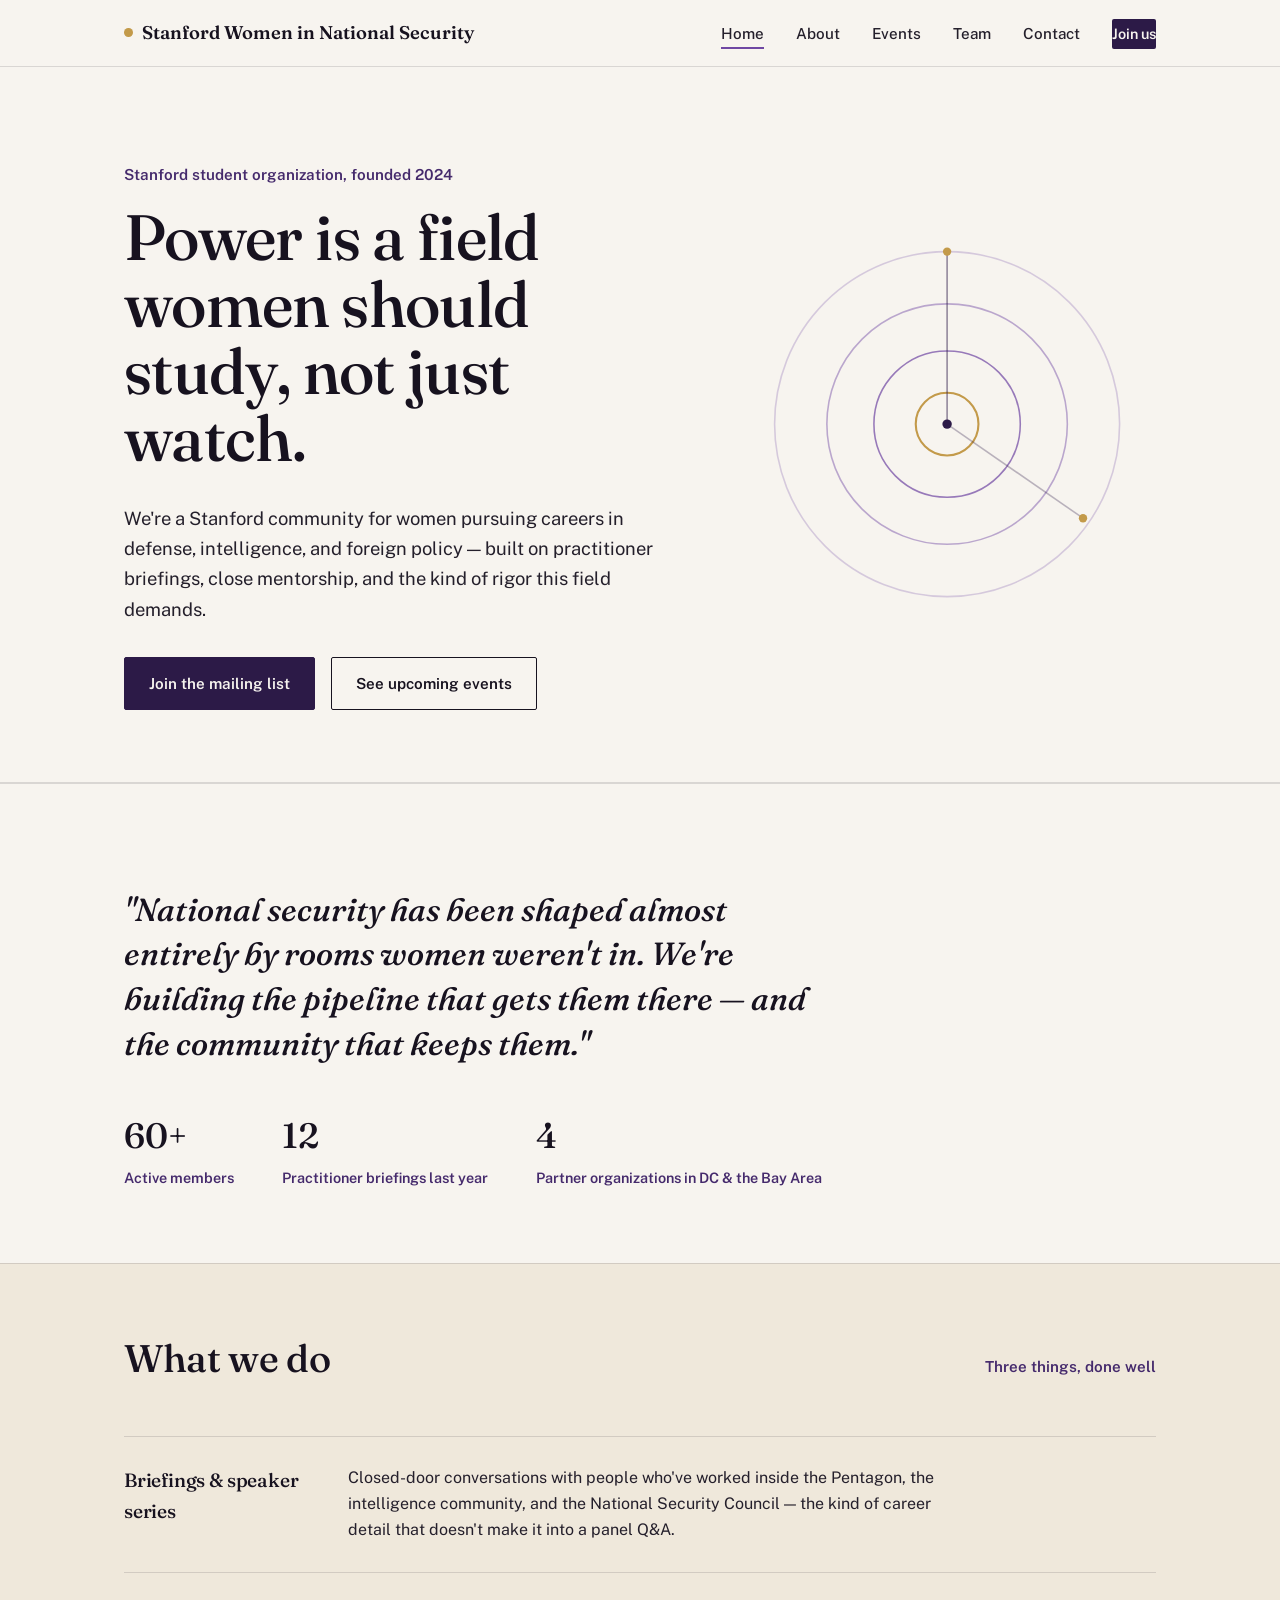
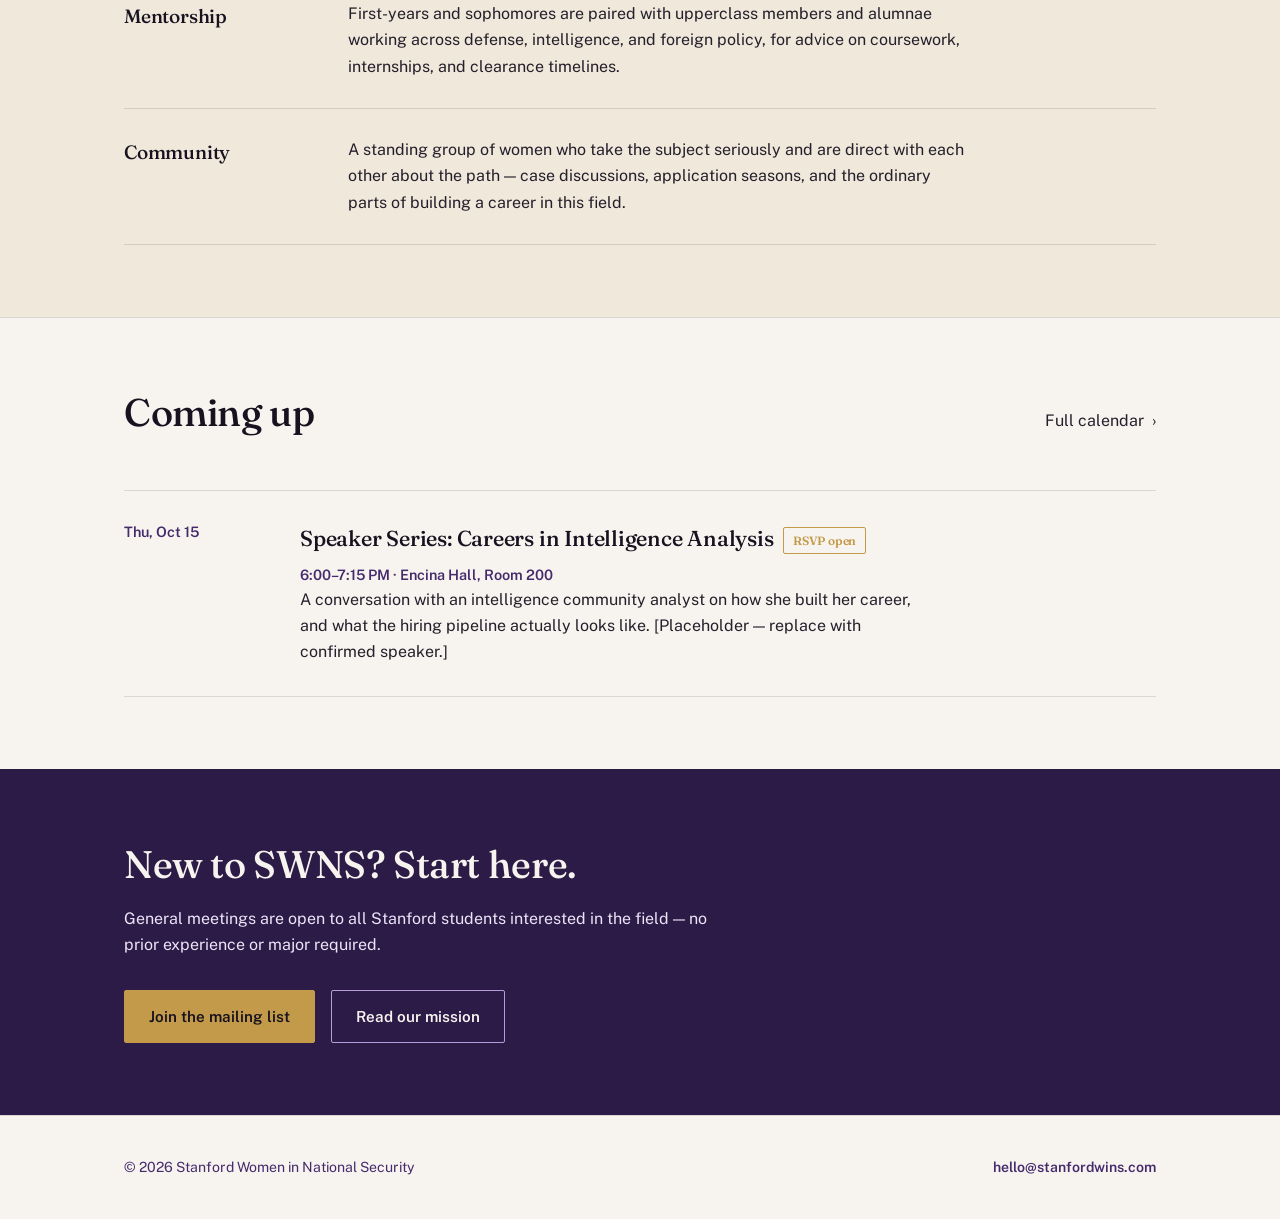
==== index.html @ c0dbcd0d "Initial site" ====
<!DOCTYPE html>
<html lang="en">
<head>
<meta charset="UTF-8">
<meta name="viewport" content="width=device-width, initial-scale=1">
<title>Stanford Women in National Security</title>
<meta name="description" content="Stanford Women in National Security prepares women to lead in defense, intelligence, and foreign policy through mentorship, briefings, and community.">
<link rel="stylesheet" href="styles.css">
</head>
<body>
<a class="skip-link" href="#main">Skip to content</a>

<header class="site-header">
  <nav class="nav">
    <a class="nav-mark" href="index.html"><span class="dot"></span>Stanford Women in National Security</a>
    <button class="nav-toggle" aria-label="Toggle menu" aria-expanded="false">Menu</button>
    <ul class="nav-links">
      <li><a href="index.html" aria-current="page">Home</a></li>
      <li><a href="about.html">About</a></li>
      <li><a href="events.html">Events</a></li>
      <li><a href="team.html">Team</a></li>
      <li><a href="contact.html">Contact</a></li>
      <li><a class="nav-cta" href="contact.html">Join us</a></li>
    </ul>
  </nav>
</header>

<main id="main">

  <section class="hero">
    <div class="container">
      <div class="hero-copy">
        <p class="eyebrow-note">Stanford student organization, founded 2024</p>
        <h1>Power is a field women should study, not just watch.</h1>
        <p class="lede">We're a Stanford community for women pursuing careers in defense, intelligence, and foreign policy — built on practitioner briefings, close mentorship, and the kind of rigor this field demands.</p>
        <div class="hero-actions">
          <a class="btn btn-primary" href="contact.html">Join the mailing list</a>
          <a class="btn btn-ghost" href="events.html">See upcoming events</a>
        </div>
      </div>
      <div class="hero-art" aria-hidden="true">
        <svg viewBox="0 0 400 400" xmlns="http://www.w3.org/2000/svg">
          <circle cx="200" cy="200" r="30" fill="none" stroke="#c39a4a" stroke-width="2"/>
          <circle cx="200" cy="200" r="70" fill="none" stroke="#6f47a3" stroke-width="1.5" opacity="0.7"/>
          <circle cx="200" cy="200" r="115" fill="none" stroke="#6f47a3" stroke-width="1.5" opacity="0.45"/>
          <circle cx="200" cy="200" r="165" fill="none" stroke="#6f47a3" stroke-width="1.5" opacity="0.25"/>
          <path d="M 200 200 L 200 35" stroke="#2c1a47" stroke-width="1.5" opacity="0.5"/>
          <path d="M 200 200 L 330 290" stroke="#2c1a47" stroke-width="1.5" opacity="0.3"/>
          <circle cx="200" cy="200" r="4.5" fill="#2c1a47"/>
          <circle cx="200" cy="35" r="4" fill="#c39a4a"/>
          <circle cx="330" cy="290" r="4" fill="#c39a4a"/>
        </svg>
      </div>
    </div>
  </section>

  <section>
    <div class="container">
      <p class="pull">"National security has been shaped almost entirely by rooms women weren't in. We're building the pipeline that gets them there — and the community that keeps them."</p>
      <div class="stat-row">
        <div class="stat"><strong>60+</strong><span>Active members</span></div>
        <div class="stat"><strong>12</strong><span>Practitioner briefings last year</span></div>
        <div class="stat"><strong>4</strong><span>Partner organizations in DC & the Bay Area</span></div>
      </div>
    </div>
  </section>

  <section class="dim">
    <div class="container">
      <div class="section-head">
        <h2>What we do</h2>
        <span class="tag">Three things, done well</span>
      </div>
      <ul class="row-list">
        <li>
          <h3>Briefings & speaker series</h3>
          <p>Closed-door conversations with people who've worked inside the Pentagon, the intelligence community, and the National Security Council — the kind of career detail that doesn't make it into a panel Q&A.</p>
        </li>
        <li>
          <h3>Mentorship</h3>
          <p>First-years and sophomores are paired with upperclass members and alumnae working across defense, intelligence, and foreign policy, for advice on coursework, internships, and clearance timelines.</p>
        </li>
        <li>
          <h3>Community</h3>
          <p>A standing group of women who take the subject seriously and are direct with each other about the path — case discussions, application seasons, and the ordinary parts of building a career in this field.</p>
        </li>
      </ul>
    </div>
  </section>

  <section>
    <div class="container">
      <div class="section-head">
        <h2>Coming up</h2>
        <a href="events.html">Full calendar &nbsp;›</a>
      </div>
      <ul class="agenda">
        <li>
          <time>Thu, Oct 15</time>
          <div>
            <h3>Speaker Series: Careers in Intelligence Analysis<span class="badge-status">RSVP open</span></h3>
            <p class="meta">6:00–7:15 PM · Encina Hall, Room 200</p>
            <p>A conversation with an intelligence community analyst on how she built her career, and what the hiring pipeline actually looks like. [Placeholder — replace with confirmed speaker.]</p>
          </div>
        </li>
      </ul>
    </div>
  </section>

  <section class="cta-band">
    <div class="container">
      <h2>New to SWNS? Start here.</h2>
      <p>General meetings are open to all Stanford students interested in the field — no prior experience or major required.</p>
      <div class="hero-actions">
        <a class="btn btn-primary" href="contact.html">Join the mailing list</a>
        <a class="btn btn-ghost" href="about.html">Read our mission</a>
      </div>
    </div>
  </section>

</main>

<footer class="site-footer">
  <div class="container">
    <span>© 2026 Stanford Women in National Security</span>
    <a href="contact.html">hello@stanfordwins.com</a>
  </div>
</footer>

<script src="script.js"></script>
</body>
</html>
---- styles.css ----
/* ============================================================
   Stanford Women in National Security — shared stylesheet
   ============================================================ */

@import url('https://fonts.googleapis.com/css2?family=Fraunces:ital,opsz,wght@0,9..144,400;0,9..144,500;0,9..144,600;1,9..144,500&family=Public+Sans:wght@400;500;600;700&display=swap');

:root {
  --ink: #17121f;
  --plum-900: #2c1a47;
  --plum-700: #452a6c;
  --plum-500: #6f47a3;
  --lilac-300: #b79cdb;
  --lilac-100: #ece4f7;
  --gold: #c39a4a;
  --paper: #f7f4ef;
  --paper-dim: #efe8db;
  --charcoal: #241f2b;
  --line: rgba(36, 31, 43, 0.14);
  --max: 68rem;
}

* { box-sizing: border-box; }

html { scroll-behavior: smooth; }

body {
  margin: 0;
  background: var(--paper);
  color: var(--charcoal);
  font-family: 'Public Sans', -apple-system, BlinkMacSystemFont, sans-serif;
  font-size: 1rem;
  line-height: 1.65;
  -webkit-font-smoothing: antialiased;
}

img { max-width: 100%; display: block; }

a {
  color: inherit;
  text-decoration: none;
}

h1, h2, h3, h4 {
  font-family: 'Fraunces', Georgia, serif;
  font-weight: 500;
  color: var(--ink);
  margin: 0 0 0.5em;
  letter-spacing: -0.01em;
}

h1 { font-size: clamp(2.4rem, 5vw, 4.1rem); line-height: 1.05; }
h2 { font-size: clamp(1.7rem, 3vw, 2.5rem); line-height: 1.15; }
h3 { font-size: 1.35rem; }

p { max-width: 62ch; }

.container {
  max-width: var(--max);
  margin: 0 auto;
  padding: 0 1.75rem;
}

/* ---------- Skip link (accessibility) ---------- */
.skip-link {
  position: absolute;
  left: -999px;
  top: 0;
  background: var(--ink);
  color: var(--paper);
  padding: 0.75rem 1.25rem;
  z-index: 200;
}
.skip-link:focus {
  left: 1rem;
  top: 1rem;
}

/* ---------- Header / nav ---------- */
.site-header {
  position: sticky;
  top: 0;
  z-index: 100;
  background: var(--paper);
  border-bottom: 1px solid var(--line);
}

.nav {
  max-width: var(--max);
  margin: 0 auto;
  padding: 1.1rem 1.75rem;
  display: flex;
  align-items: center;
  justify-content: space-between;
}

.nav-mark {
  font-family: 'Fraunces', serif;
  font-weight: 600;
  font-size: 1.15rem;
  color: var(--ink);
  display: flex;
  align-items: center;
  gap: 0.6rem;
}

.nav-mark .dot {
  width: 0.55rem;
  height: 0.55rem;
  border-radius: 50%;
  background: var(--gold);
  flex: none;
}

.nav-links {
  display: flex;
  gap: 2rem;
  list-style: none;
  margin: 0;
  padding: 0;
  font-size: 0.95rem;
  font-weight: 500;
}

.nav-links a {
  padding: 0.35rem 0;
  border-bottom: 2px solid transparent;
  transition: border-color 0.15s ease, color 0.15s ease;
}

.nav-links a:hover,
.nav-links a[aria-current="page"] {
  border-bottom-color: var(--plum-500);
}

.nav-cta {
  background: var(--plum-900);
  color: var(--paper) !important;
  padding: 0.55rem 1.15rem;
  border-radius: 2px;
  font-size: 0.9rem;
  font-weight: 600;
}
.nav-cta:hover { background: var(--plum-700); }

.nav-toggle {
  display: none;
  background: none;
  border: 1px solid var(--line);
  border-radius: 2px;
  padding: 0.4rem 0.6rem;
  font-size: 1rem;
  cursor: pointer;
}

@media (max-width: 780px) {
  .nav-toggle { display: block; }
  .nav-links {
    position: absolute;
    top: 100%;
    left: 0;
    right: 0;
    background: var(--paper);
    border-bottom: 1px solid var(--line);
    flex-direction: column;
    gap: 0;
    padding: 0.5rem 1.75rem 1.25rem;
    display: none;
  }
  .nav-links.open { display: flex; }
  .nav-links li { border-top: 1px solid var(--line); }
  .nav-links a { display: block; padding: 0.85rem 0; }
  .nav-cta { display: inline-block; margin-top: 0.75rem; }
}

/* ---------- Hero ---------- */
.hero {
  padding: 5rem 0 4.5rem;
  border-bottom: 1px solid var(--line);
}

.hero .container {
  display: grid;
  grid-template-columns: 1.15fr 0.85fr;
  gap: 3rem;
  align-items: center;
}

@media (max-width: 860px) {
  .hero .container { grid-template-columns: 1fr; }
  .hero-art { order: -1; max-width: 260px; margin: 0 auto; }
}

.eyebrow-note {
  color: var(--plum-700);
  font-weight: 600;
  font-size: 0.95rem;
  margin-bottom: 1rem;
}

.hero p.lede {
  font-size: 1.15rem;
  color: var(--charcoal);
  margin-top: 1.25rem;
}

.hero-actions {
  display: flex;
  gap: 1rem;
  margin-top: 2rem;
  flex-wrap: wrap;
}

.btn {
  display: inline-block;
  padding: 0.8rem 1.5rem;
  font-weight: 600;
  font-size: 0.95rem;
  border-radius: 2px;
  border: 1px solid var(--ink);
  transition: background 0.15s ease, color 0.15s ease, border-color 0.15s ease;
}

.btn-primary {
  background: var(--plum-900);
  border-color: var(--plum-900);
  color: var(--paper);
}
.btn-primary:hover { background: var(--plum-700); border-color: var(--plum-700); }

.btn-ghost {
  background: transparent;
  border-color: var(--ink);
  color: var(--ink);
}
.btn-ghost:hover { background: var(--ink); color: var(--paper); }

.hero-art svg { width: 100%; height: auto; }

/* ---------- Section rhythm ---------- */
section { padding: 4.5rem 0; }
section.dim { background: var(--paper-dim); }
section + section { border-top: 1px solid var(--line); }

.section-head {
  display: flex;
  justify-content: space-between;
  align-items: baseline;
  flex-wrap: wrap;
  gap: 1rem;
  margin-bottom: 2.25rem;
}

.section-head .tag {
  color: var(--plum-700);
  font-weight: 600;
  font-size: 0.95rem;
}

/* ---------- Pull quote / mission line ---------- */
.pull {
  font-family: 'Fraunces', serif;
  font-style: italic;
  font-weight: 500;
  font-size: clamp(1.4rem, 2.6vw, 2rem);
  line-height: 1.4;
  color: var(--ink);
  max-width: 44rem;
}

/* ---------- Row list (what we do / values) ---------- */
.row-list { list-style: none; margin: 0; padding: 0; }
.row-list li {
  display: grid;
  grid-template-columns: 12rem 1fr;
  gap: 2rem;
  padding: 1.75rem 0;
  border-top: 1px solid var(--line);
}
.row-list li:last-child { border-bottom: 1px solid var(--line); }
@media (max-width: 700px) {
  .row-list li { grid-template-columns: 1fr; gap: 0.4rem; }
}
.row-list h3 { margin: 0; font-size: 1.2rem; }
.row-list p { margin: 0; color: var(--charcoal); }

/* ---------- Event agenda list ---------- */
.agenda { list-style: none; margin: 0; padding: 0; }
.agenda li {
  display: grid;
  grid-template-columns: 9rem 1fr;
  gap: 2rem;
  padding: 1.9rem 0;
  border-top: 1px solid var(--line);
}
.agenda li:last-child { border-bottom: 1px solid var(--line); }
@media (max-width: 700px) {
  .agenda li { grid-template-columns: 1fr; gap: 0.5rem; }
}
.agenda time {
  font-weight: 600;
  color: var(--plum-700);
  font-size: 0.9rem;
  line-height: 1.5;
}
.agenda .meta {
  font-size: 0.9rem;
  color: var(--plum-700);
  font-weight: 600;
  margin-top: 0.3rem;
}
.agenda h3 { margin-bottom: 0.4rem; }
.agenda p { margin: 0; }
.badge-status {
  display: inline-block;
  font-size: 0.75rem;
  font-weight: 600;
  padding: 0.15rem 0.55rem;
  border: 1px solid var(--gold);
  color: var(--gold);
  border-radius: 2px;
  margin-left: 0.6rem;
  vertical-align: middle;
}

/* ---------- Team grid ---------- */
.team-grid {
  display: grid;
  grid-template-columns: repeat(3, 1fr);
  gap: 2.5rem 2rem;
}
@media (max-width: 780px) {
  .team-grid { grid-template-columns: repeat(2, 1fr); }
}
@media (max-width: 520px) {
  .team-grid { grid-template-columns: 1fr; }
}

.person figure {
  margin: 0 0 1rem;
  width: 6rem;
  height: 6rem;
  border-radius: 50%;
  background: var(--plum-900);
  border: 2px solid var(--gold);
  color: var(--paper);
  display: flex;
  align-items: center;
  justify-content: center;
  font-family: 'Fraunces', serif;
  font-size: 1.4rem;
}

.person h3 { margin-bottom: 0.15rem; font-size: 1.1rem; }
.person .role {
  color: var(--plum-700);
  font-weight: 600;
  font-size: 0.9rem;
  margin-bottom: 0.5rem;
}
.person p.bio { font-size: 0.92rem; margin: 0; }

/* ---------- Stat row ---------- */
.stat-row {
  display: flex;
  gap: 3rem;
  flex-wrap: wrap;
  margin-top: 2.5rem;
}
.stat-row .stat strong {
  display: block;
  font-family: 'Fraunces', serif;
  font-size: 2.2rem;
  color: var(--ink);
  font-weight: 500;
}
.stat-row .stat span {
  font-size: 0.9rem;
  color: var(--plum-700);
  font-weight: 600;
}

/* ---------- CTA band ---------- */
.cta-band {
  background: var(--plum-900);
  color: var(--paper);
}
.cta-band h2 { color: var(--paper); }
.cta-band p { color: var(--lilac-100); }
.cta-band .btn-primary {
  background: var(--gold);
  border-color: var(--gold);
  color: var(--ink);
}
.cta-band .btn-primary:hover { background: #d8ae5c; border-color: #d8ae5c; }
.cta-band .btn-ghost {
  border-color: var(--lilac-300);
  color: var(--paper);
}
.cta-band .btn-ghost:hover { background: var(--paper); color: var(--ink); }

/* ---------- Contact ---------- */
.contact-grid {
  display: grid;
  grid-template-columns: 1fr 1fr;
  gap: 3rem;
}
@media (max-width: 780px) {
  .contact-grid { grid-template-columns: 1fr; }
}
.contact-list { list-style: none; margin: 1.5rem 0 0; padding: 0; }
.contact-list li {
  padding: 1rem 0;
  border-top: 1px solid var(--line);
  display: flex;
  justify-content: space-between;
  gap: 1rem;
}
.contact-list li:last-child { border-bottom: 1px solid var(--line); }
.contact-list .label { color: var(--plum-700); font-weight: 600; font-size: 0.9rem; }

form.interest-form { margin-top: 1.5rem; }
.field { margin-bottom: 1.2rem; }
.field label {
  display: block;
  font-weight: 600;
  font-size: 0.9rem;
  margin-bottom: 0.4rem;
  color: var(--plum-700);
}
.field input,
.field select,
.field textarea {
  width: 100%;
  padding: 0.75rem 0.9rem;
  border: 1px solid var(--line);
  border-radius: 2px;
  background: var(--paper);
  font-family: inherit;
  font-size: 0.95rem;
  color: var(--charcoal);
}
.field input:focus,
.field select:focus,
.field textarea:focus {
  outline: 2px solid var(--plum-500);
  outline-offset: 1px;
}

/* ---------- Footer ---------- */
.site-footer {
  border-top: 1px solid var(--line);
  padding: 2.5rem 0;
  font-size: 0.88rem;
  color: var(--plum-700);
}
.site-footer .container {
  display: flex;
  justify-content: space-between;
  flex-wrap: wrap;
  gap: 1rem;
}
.site-footer a { font-weight: 600; }
.site-footer a:hover { color: var(--ink); }

/* ---------- Accessibility: focus & motion ---------- */
a:focus-visible,
button:focus-visible {
  outline: 2px solid var(--plum-500);
  outline-offset: 2px;
}

@media (prefers-reduced-motion: reduce) {
  html { scroll-behavior: auto; }
}
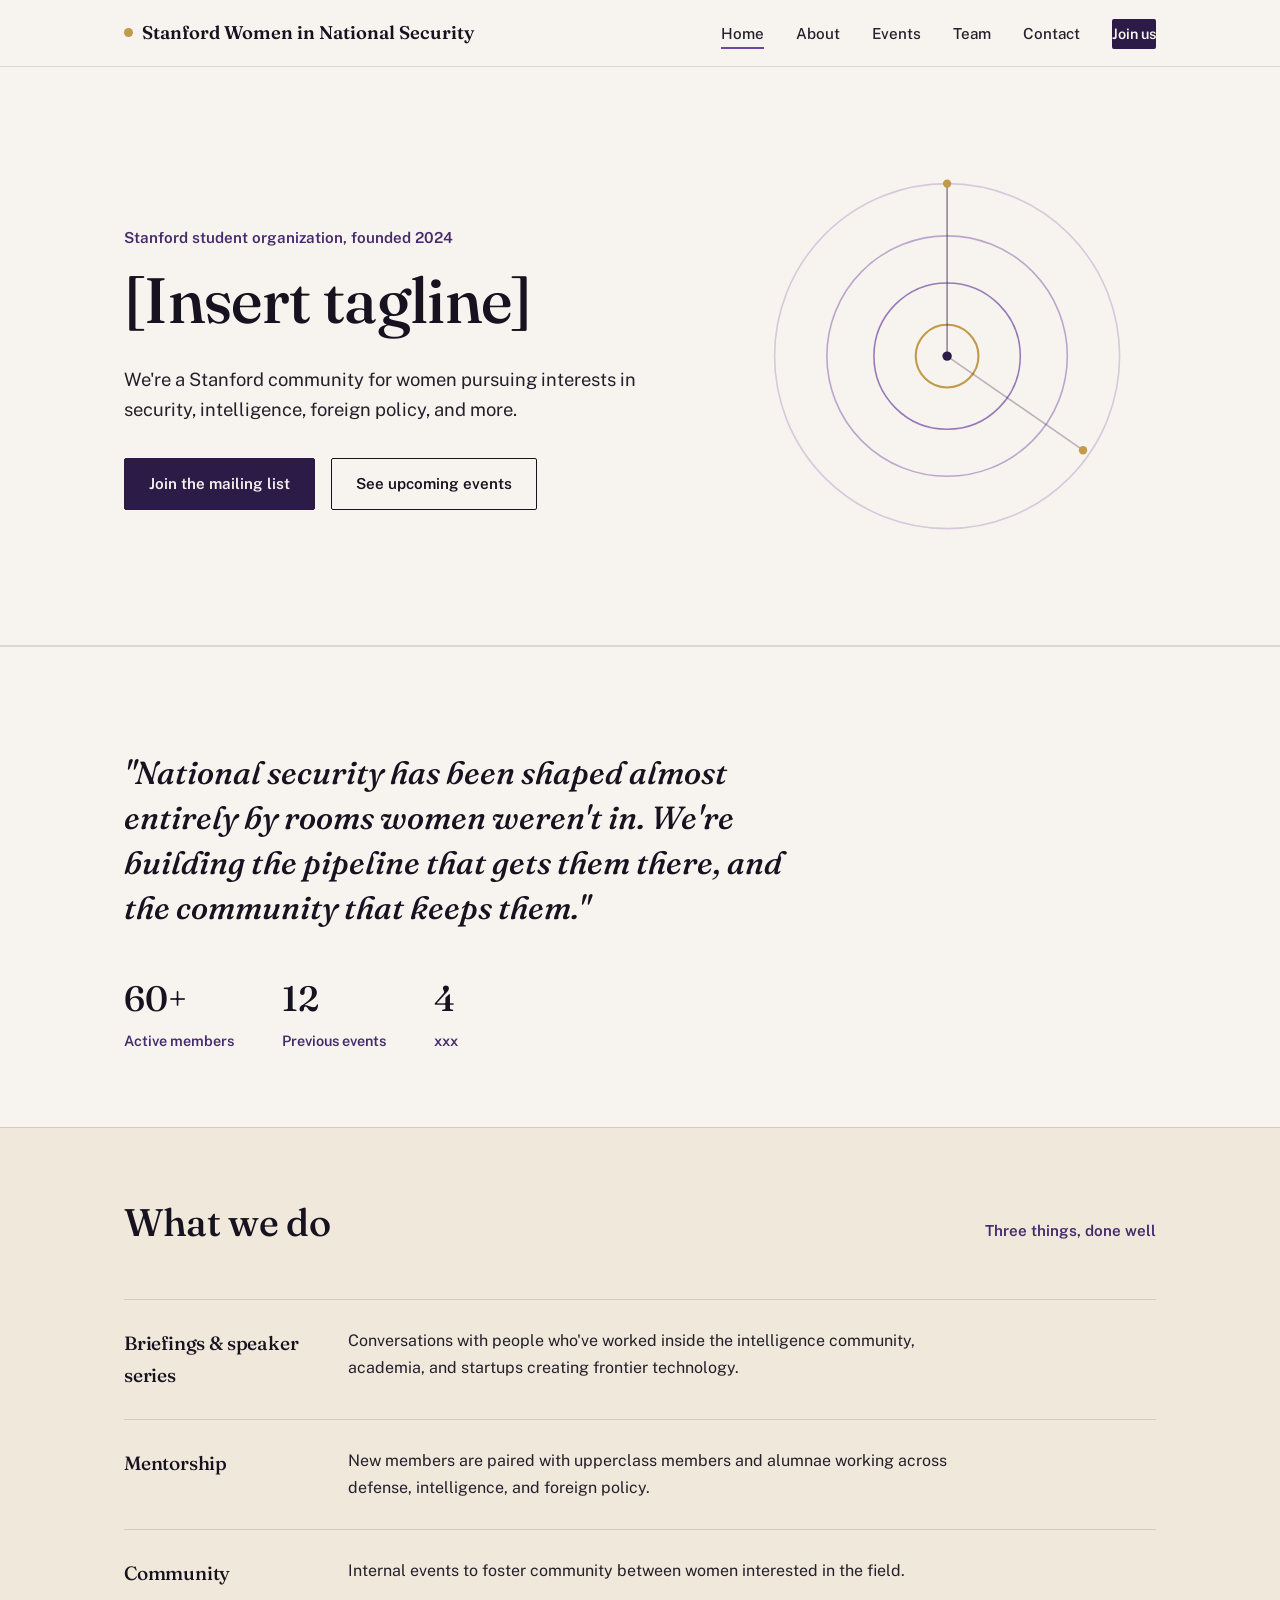
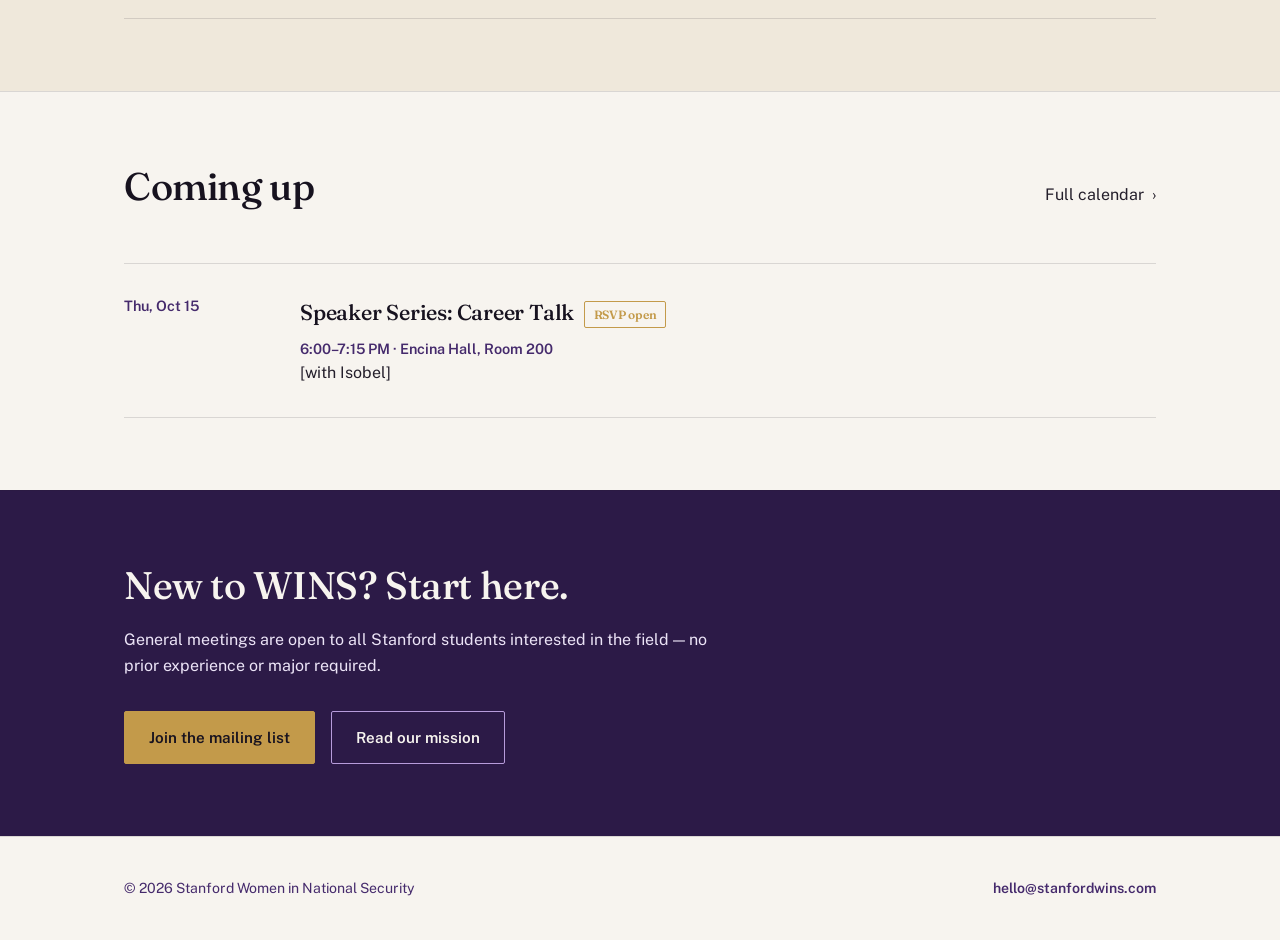
==== commit 0843488c: "Update index.html" ====
--- a/index.html
+++ b/index.html
@@ -31,8 +31,8 @@
     <div class="container">
       <div class="hero-copy">
         <p class="eyebrow-note">Stanford student organization, founded 2024</p>
-        <h1>Power is a field women should study, not just watch.</h1>
-        <p class="lede">We're a Stanford community for women pursuing careers in defense, intelligence, and foreign policy — built on practitioner briefings, close mentorship, and the kind of rigor this field demands.</p>
+        <h1>[Insert tagline]</h1>
+        <p class="lede">We're a Stanford community for women pursuing interests in security, intelligence, foreign policy, and more.</p>
         <div class="hero-actions">
           <a class="btn btn-primary" href="contact.html">Join the mailing list</a>
           <a class="btn btn-ghost" href="events.html">See upcoming events</a>
@@ -56,11 +56,11 @@
 
   <section>
     <div class="container">
-      <p class="pull">"National security has been shaped almost entirely by rooms women weren't in. We're building the pipeline that gets them there — and the community that keeps them."</p>
+      <p class="pull">"National security has been shaped almost entirely by rooms women weren't in. We're building the pipeline that gets them there, and the community that keeps them."</p>
       <div class="stat-row">
         <div class="stat"><strong>60+</strong><span>Active members</span></div>
-        <div class="stat"><strong>12</strong><span>Practitioner briefings last year</span></div>
-        <div class="stat"><strong>4</strong><span>Partner organizations in DC & the Bay Area</span></div>
+        <div class="stat"><strong>12</strong><span>Previous events</span></div>
+        <div class="stat"><strong>4</strong><span>xxx</span></div>
       </div>
     </div>
   </section>
@@ -74,15 +74,15 @@
       <ul class="row-list">
         <li>
           <h3>Briefings & speaker series</h3>
-          <p>Closed-door conversations with people who've worked inside the Pentagon, the intelligence community, and the National Security Council — the kind of career detail that doesn't make it into a panel Q&A.</p>
+          <p>Conversations with people who've worked inside the intelligence community, academia, and startups creating frontier technology.</p>
         </li>
         <li>
           <h3>Mentorship</h3>
-          <p>First-years and sophomores are paired with upperclass members and alumnae working across defense, intelligence, and foreign policy, for advice on coursework, internships, and clearance timelines.</p>
+          <p>New members are paired with upperclass members and alumnae working across defense, intelligence, and foreign policy.</p>
         </li>
         <li>
           <h3>Community</h3>
-          <p>A standing group of women who take the subject seriously and are direct with each other about the path — case discussions, application seasons, and the ordinary parts of building a career in this field.</p>
+          <p>Internal events to foster community between women interested in the field.</p>
         </li>
       </ul>
     </div>
@@ -98,9 +98,9 @@
         <li>
           <time>Thu, Oct 15</time>
           <div>
-            <h3>Speaker Series: Careers in Intelligence Analysis<span class="badge-status">RSVP open</span></h3>
+            <h3>Speaker Series: Career Talk<span class="badge-status">RSVP open</span></h3>
             <p class="meta">6:00–7:15 PM · Encina Hall, Room 200</p>
-            <p>A conversation with an intelligence community analyst on how she built her career, and what the hiring pipeline actually looks like. [Placeholder — replace with confirmed speaker.]</p>
+            <p>[with Isobel]</p>
           </div>
         </li>
       </ul>
@@ -109,7 +109,7 @@
 
   <section class="cta-band">
     <div class="container">
-      <h2>New to SWNS? Start here.</h2>
+      <h2>New to WINS? Start here.</h2>
       <p>General meetings are open to all Stanford students interested in the field — no prior experience or major required.</p>
       <div class="hero-actions">
         <a class="btn btn-primary" href="contact.html">Join the mailing list</a>
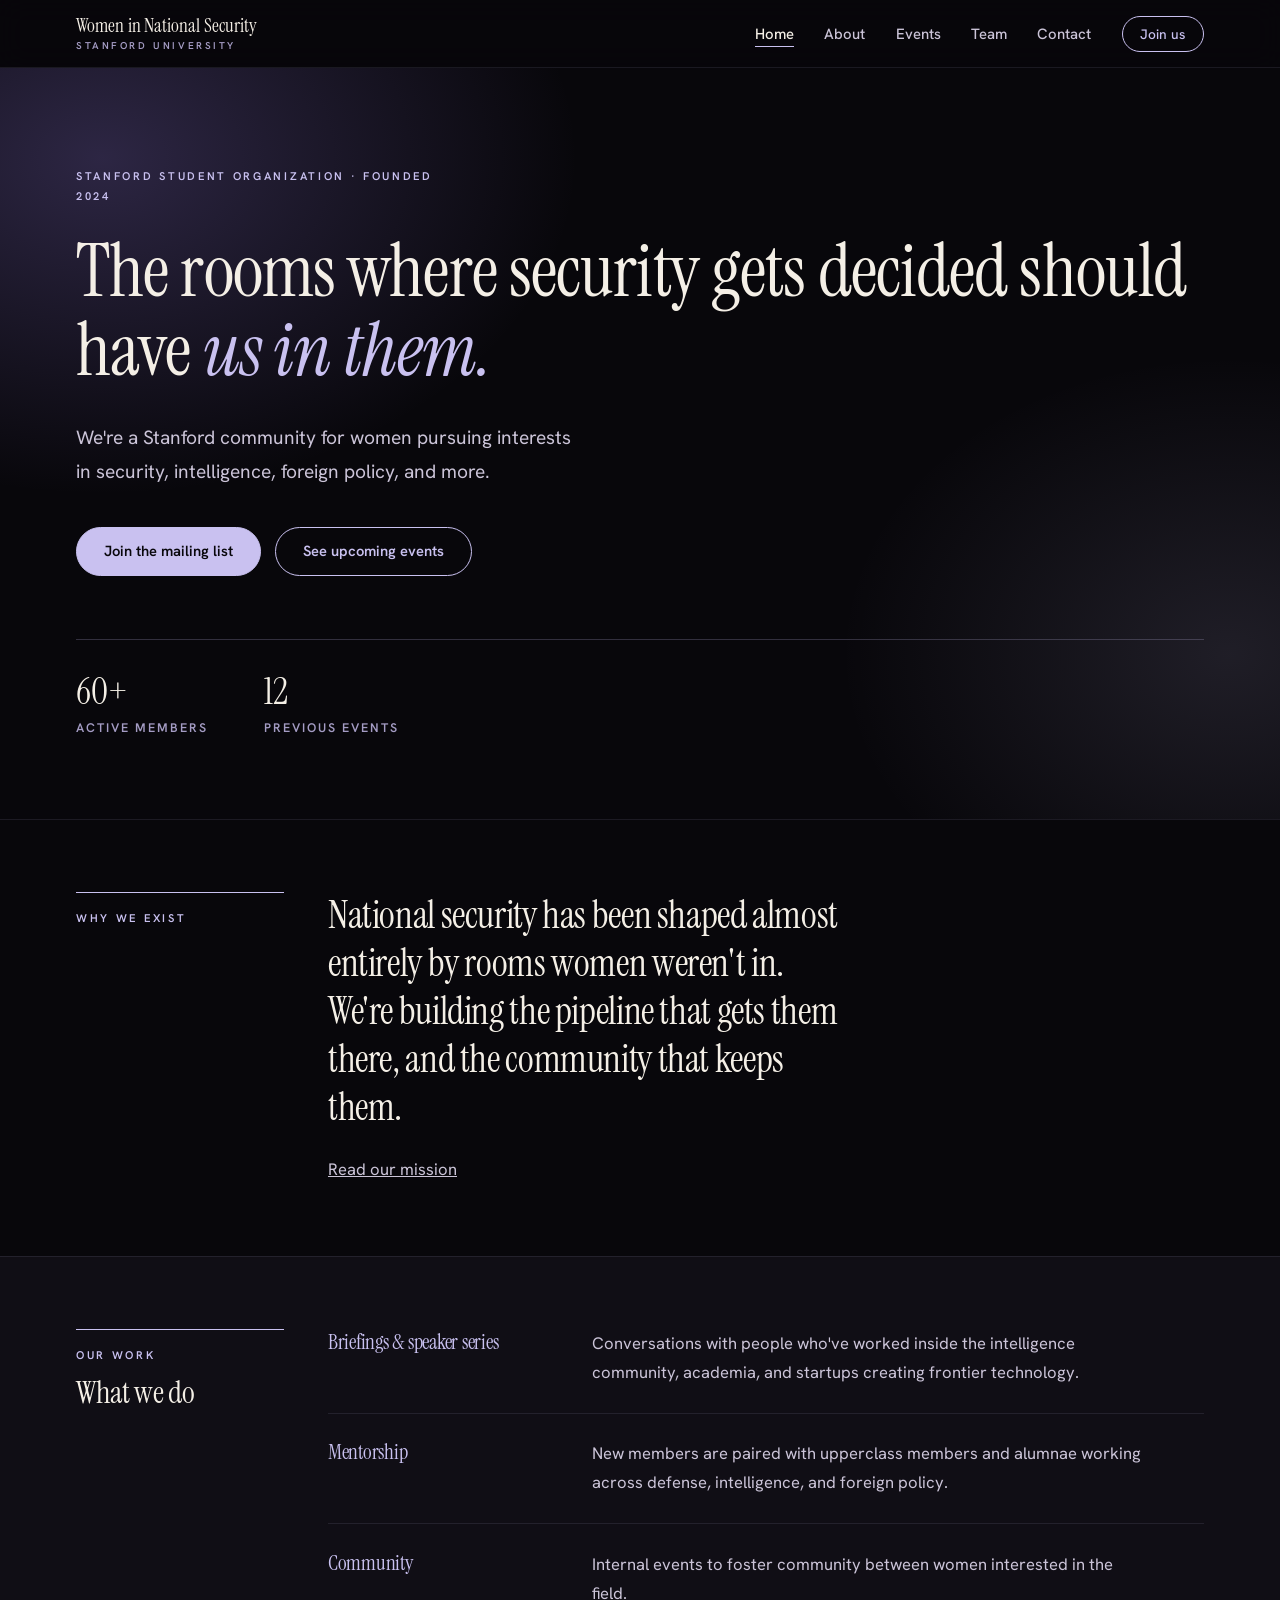
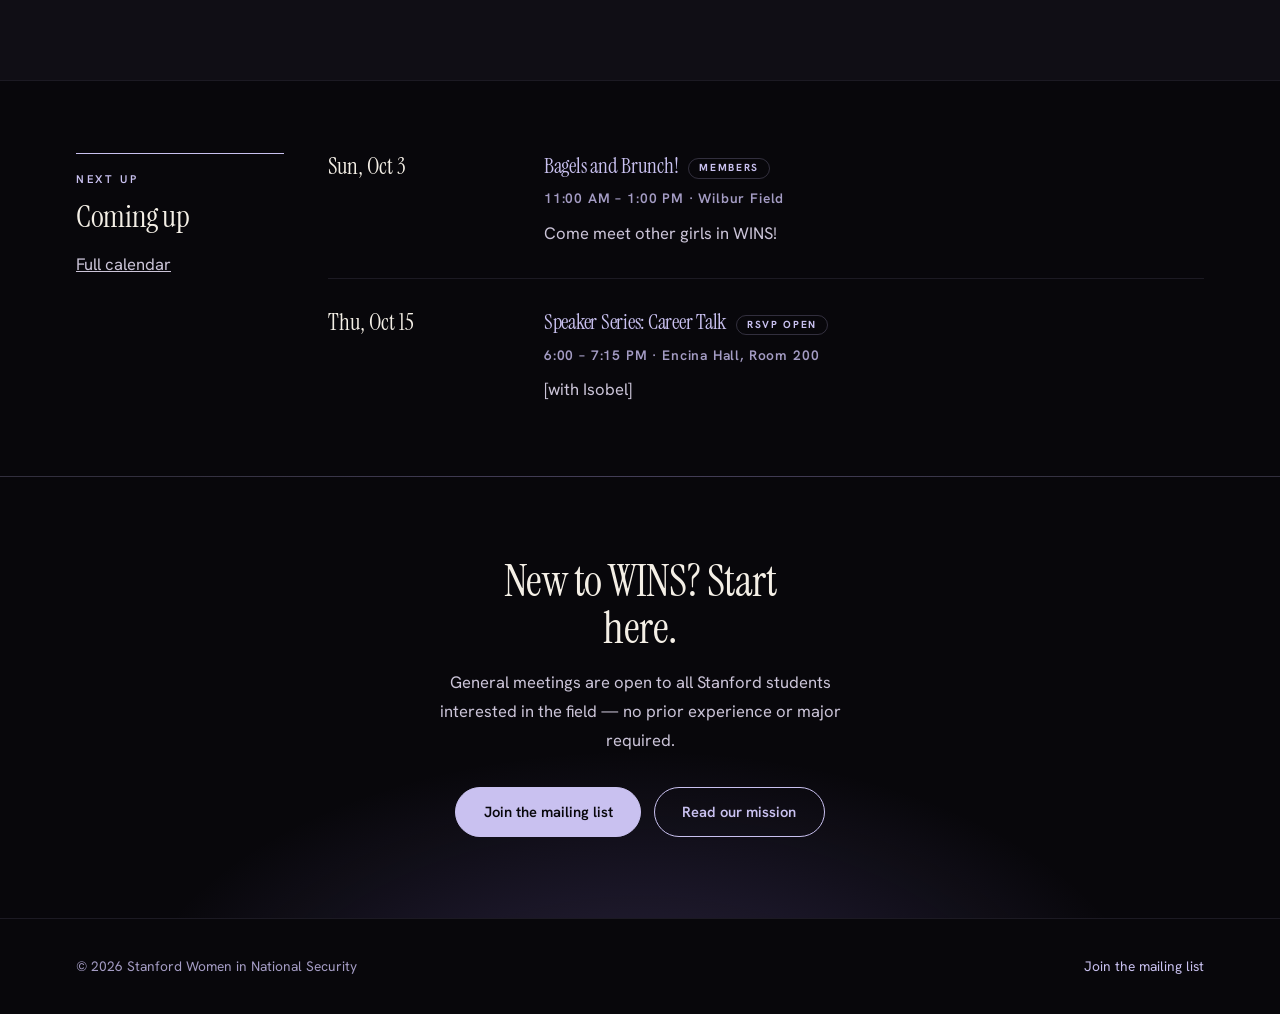
==== commit d5dd8cb7: "Update index.html" ====
--- a/index.html
+++ b/index.html
@@ -4,7 +4,10 @@
 <meta charset="UTF-8">
 <meta name="viewport" content="width=device-width, initial-scale=1">
 <title>Stanford Women in National Security</title>
-<meta name="description" content="Stanford Women in National Security prepares women to lead in defense, intelligence, and foreign policy through mentorship, briefings, and community.">
+<meta name="description" content="Stanford Women in National Security is a community for women pursuing interests in security, intelligence, and foreign policy.">
+<link rel="preconnect" href="https://fonts.googleapis.com">
+<link rel="preconnect" href="https://fonts.gstatic.com" crossorigin>
+<link href="https://fonts.googleapis.com/css2?family=Instrument+Serif:ital@0;1&family=Hanken+Grotesk:wght@400;500;600;700&display=swap" rel="stylesheet">
 <link rel="stylesheet" href="styles.css">
 </head>
 <body>
@@ -12,7 +15,7 @@
 
 <header class="site-header">
   <nav class="nav">
-    <a class="nav-mark" href="index.html"><span class="dot"></span>Stanford Women in National Security</a>
+    <a class="nav-mark" href="index.html">Women in National Security<span class="sm">Stanford University</span></a>
     <button class="nav-toggle" aria-label="Toggle menu" aria-expanded="false">Menu</button>
     <ul class="nav-links">
       <li><a href="index.html" aria-current="page">Home</a></li>
@@ -20,7 +23,7 @@
       <li><a href="events.html">Events</a></li>
       <li><a href="team.html">Team</a></li>
       <li><a href="contact.html">Contact</a></li>
-      <li><a class="nav-cta" href="contact.html">Join us</a></li>
+      <li><a class="nav-cta" href="https://forms.gle/GTr78qZemdPtdpaQ9" target="_blank" rel="noopener">Join us</a></li>
     </ul>
   </nav>
 </header>
@@ -28,52 +31,42 @@
 <main id="main">
 
   <section class="hero">
-    <div class="container">
-      <div class="hero-copy">
-        <p class="eyebrow-note">Stanford student organization, founded 2024</p>
-        <h1>[Insert tagline]</h1>
-        <p class="lede">We're a Stanford community for women pursuing interests in security, intelligence, foreign policy, and more.</p>
-        <div class="hero-actions">
-          <a class="btn btn-primary" href="contact.html">Join the mailing list</a>
-          <a class="btn btn-ghost" href="events.html">See upcoming events</a>
-        </div>
+    <div class="wrap">
+      <p class="label">Stanford student organization &middot; Founded 2024</p>
+      <h1>The rooms where security gets decided should have <span class="accent">us in them.</span></h1>
+      <p class="lede">We're a Stanford community for women pursuing interests in security, intelligence, foreign policy, and more.</p>
+      <div class="hero-actions">
+        <a class="btn btn-primary" href="https://forms.gle/GTr78qZemdPtdpaQ9" target="_blank" rel="noopener">Join the mailing list</a>
+        <a class="btn btn-ghost" href="events.html">See upcoming events</a>
       </div>
-      <div class="hero-art" aria-hidden="true">
-        <svg viewBox="0 0 400 400" xmlns="http://www.w3.org/2000/svg">
-          <circle cx="200" cy="200" r="30" fill="none" stroke="#c39a4a" stroke-width="2"/>
-          <circle cx="200" cy="200" r="70" fill="none" stroke="#6f47a3" stroke-width="1.5" opacity="0.7"/>
-          <circle cx="200" cy="200" r="115" fill="none" stroke="#6f47a3" stroke-width="1.5" opacity="0.45"/>
-          <circle cx="200" cy="200" r="165" fill="none" stroke="#6f47a3" stroke-width="1.5" opacity="0.25"/>
-          <path d="M 200 200 L 200 35" stroke="#2c1a47" stroke-width="1.5" opacity="0.5"/>
-          <path d="M 200 200 L 330 290" stroke="#2c1a47" stroke-width="1.5" opacity="0.3"/>
-          <circle cx="200" cy="200" r="4.5" fill="#2c1a47"/>
-          <circle cx="200" cy="35" r="4" fill="#c39a4a"/>
-          <circle cx="330" cy="290" r="4" fill="#c39a4a"/>
-        </svg>
+      <div class="hero-meta">
+        <div><strong>60+</strong><span>Active members</span></div>
+        <div><strong>12</strong><span>Previous events</span></div>
       </div>
     </div>
   </section>
 
-  <section>
-    <div class="container">
-      <p class="pull">"National security has been shaped almost entirely by rooms women weren't in. We're building the pipeline that gets them there, and the community that keeps them."</p>
-      <div class="stat-row">
-        <div class="stat"><strong>60+</strong><span>Active members</span></div>
-        <div class="stat"><strong>12</strong><span>Previous events</span></div>
-        <div class="stat"><strong>4</strong><span>xxx</span></div>
+  <section class="section">
+    <div class="wrap rail">
+      <div class="rail-head">
+        <p class="label">Why we exist</p>
+      </div>
+      <div>
+        <p class="statement wide">National security has been shaped almost entirely by rooms women weren't in. We're building the pipeline that gets them there, and the community that keeps them.</p>
+        <p><a href="about.html">Read our mission</a></p>
       </div>
     </div>
   </section>
 
-  <section class="dim">
-    <div class="container">
-      <div class="section-head">
+  <section class="section dim">
+    <div class="wrap rail">
+      <div class="rail-head">
+        <p class="label">Our work</p>
         <h2>What we do</h2>
-        <span class="tag">Three things, done well</span>
       </div>
-      <ul class="row-list">
+      <ul class="rows">
         <li>
-          <h3>Briefings & speaker series</h3>
+          <h3>Briefings &amp; speaker series</h3>
           <p>Conversations with people who've worked inside the intelligence community, academia, and startups creating frontier technology.</p>
         </li>
         <li>
@@ -88,18 +81,27 @@
     </div>
   </section>
 
-  <section>
-    <div class="container">
-      <div class="section-head">
+  <section class="section">
+    <div class="wrap rail">
+      <div class="rail-head">
+        <p class="label">Next up</p>
         <h2>Coming up</h2>
-        <a href="events.html">Full calendar &nbsp;›</a>
+        <p style="margin-top:1rem;"><a href="events.html">Full calendar</a></p>
       </div>
       <ul class="agenda">
         <li>
+          <time>Sun, Oct 3</time>
+          <div>
+            <h3>Bagels and Brunch!<span class="badge">Members</span></h3>
+            <p class="meta">11:00 AM &ndash; 1:00 PM &middot; Wilbur Field</p>
+            <p>Come meet other girls in WINS!</p>
+          </div>
+        </li>
+        <li>
           <time>Thu, Oct 15</time>
           <div>
-            <h3>Speaker Series: Career Talk<span class="badge-status">RSVP open</span></h3>
-            <p class="meta">6:00–7:15 PM · Encina Hall, Room 200</p>
+            <h3>Speaker Series: Career Talk<span class="badge">RSVP open</span></h3>
+            <p class="meta">6:00 &ndash; 7:15 PM &middot; Encina Hall, Room 200</p>
             <p>[with Isobel]</p>
           </div>
         </li>
@@ -107,12 +109,12 @@
     </div>
   </section>
 
-  <section class="cta-band">
-    <div class="container">
+  <section class="closer">
+    <div class="wrap">
       <h2>New to WINS? Start here.</h2>
-      <p>General meetings are open to all Stanford students interested in the field — no prior experience or major required.</p>
+      <p>General meetings are open to all Stanford students interested in the field &mdash; no prior experience or major required.</p>
       <div class="hero-actions">
-        <a class="btn btn-primary" href="contact.html">Join the mailing list</a>
+        <a class="btn btn-primary" href="https://forms.gle/GTr78qZemdPtdpaQ9" target="_blank" rel="noopener">Join the mailing list</a>
         <a class="btn btn-ghost" href="about.html">Read our mission</a>
       </div>
     </div>
@@ -121,9 +123,9 @@
 </main>
 
 <footer class="site-footer">
-  <div class="container">
-    <span>© 2026 Stanford Women in National Security</span>
-    <a href="contact.html">hello@stanfordwins.com</a>
+  <div class="wrap">
+    <p>&copy; 2026 Stanford Women in National Security</p>
+    <p><a href="https://forms.gle/GTr78qZemdPtdpaQ9" target="_blank" rel="noopener">Join the mailing list</a></p>
   </div>
 </footer>
 
--- a/styles.css
+++ b/styles.css
@@ -1,474 +1,460 @@
 /* ============================================================
-   Stanford Women in National Security — shared stylesheet
+   Stanford Women in National Security
+   Fonts load via <link> in each page:
+   Instrument Serif (display) + Hanken Grotesk (body/labels)
    ============================================================ */
 
-@import url('https://fonts.googleapis.com/css2?family=Fraunces:ital,opsz,wght@0,9..144,400;0,9..144,500;0,9..144,600;1,9..144,500&family=Public+Sans:wght@400;500;600;700&display=swap');
-
 :root {
-  --ink: #17121f;
-  --plum-900: #2c1a47;
-  --plum-700: #452a6c;
-  --plum-500: #6f47a3;
-  --lilac-300: #b79cdb;
-  --lilac-100: #ece4f7;
-  --gold: #c39a4a;
-  --paper: #f7f4ef;
-  --paper-dim: #efe8db;
-  --charcoal: #241f2b;
-  --line: rgba(36, 31, 43, 0.14);
-  --max: 68rem;
+  --night: #08070b;          /* page background, a hair warm of pure black */
+  --night-2: #100e15;        /* alternating band */
+  --cream: #f4efe6;          /* warm off-white — headlines */
+  --lav: #c9c1f0;            /* logo lavender — accents */
+  --lav-dim: #a49cc4;        /* quiet labels */
+  --body: #cbc4d8;           /* body text */
+  --rule: rgba(201, 193, 240, 0.22);
+  --rule-soft: rgba(201, 193, 240, 0.1);
+  --glow-a: rgba(140, 118, 214, 0.28);
+  --glow-b: rgba(201, 193, 240, 0.12);
+  --serif: 'Instrument Serif', Georgia, 'Times New Roman', serif;
+  --sans: 'Hanken Grotesk', -apple-system, BlinkMacSystemFont, 'Segoe UI', sans-serif;
+  --max: 74rem;
 }
 
 * { box-sizing: border-box; }
 
-html { scroll-behavior: smooth; }
+html {
+  scroll-behavior: smooth;
+  scroll-padding-top: 5rem;
+  -webkit-text-size-adjust: 100%;
+}
 
 body {
   margin: 0;
-  background: var(--paper);
-  color: var(--charcoal);
-  font-family: 'Public Sans', -apple-system, BlinkMacSystemFont, sans-serif;
-  font-size: 1rem;
-  line-height: 1.65;
+  background: var(--night);
+  color: var(--body);
+  font-family: var(--sans);
+  font-size: 1.04rem;
+  line-height: 1.75;
   -webkit-font-smoothing: antialiased;
 }
 
 img { max-width: 100%; display: block; }
-
-a {
-  color: inherit;
-  text-decoration: none;
-}
-
-h1, h2, h3, h4 {
-  font-family: 'Fraunces', Georgia, serif;
-  font-weight: 500;
-  color: var(--ink);
-  margin: 0 0 0.5em;
-  letter-spacing: -0.01em;
-}
-
-h1 { font-size: clamp(2.4rem, 5vw, 4.1rem); line-height: 1.05; }
-h2 { font-size: clamp(1.7rem, 3vw, 2.5rem); line-height: 1.15; }
-h3 { font-size: 1.35rem; }
-
-p { max-width: 62ch; }
-
-.container {
+a { color: inherit; }
+
+p { margin: 0 0 1.2rem; max-width: 62ch; }
+p:last-child { margin-bottom: 0; }
+
+h1, h2, h3 {
+  font-family: var(--serif);
+  font-weight: 400;
+  color: var(--cream);
+  letter-spacing: -0.012em;
+  line-height: 1.08;
+  margin: 0;
+}
+
+h1 { font-size: clamp(2.6rem, 6vw, 4.6rem); }
+h2 { font-size: clamp(1.9rem, 3.4vw, 2.9rem); }
+h3 { font-size: 1.32rem; line-height: 1.25; }
+
+em { font-style: italic; }
+
+.wrap {
   max-width: var(--max);
   margin: 0 auto;
   padding: 0 1.75rem;
 }
 
-/* ---------- Skip link (accessibility) ---------- */
+/* ---------- Small tracked label used throughout ---------- */
+.label {
+  font-family: var(--sans);
+  font-size: 0.7rem;
+  font-weight: 600;
+  letter-spacing: 0.24em;
+  text-transform: uppercase;
+  color: var(--lav);
+  margin: 0;
+}
+
 .skip-link {
   position: absolute;
   left: -999px;
   top: 0;
-  background: var(--ink);
-  color: var(--paper);
+  background: var(--lav);
+  color: var(--night);
   padding: 0.75rem 1.25rem;
-  z-index: 200;
-}
-.skip-link:focus {
-  left: 1rem;
-  top: 1rem;
-}
-
-/* ---------- Header / nav ---------- */
+  z-index: 300;
+}
+.skip-link:focus { left: 1rem; top: 1rem; }
+
+/* ---------- Header ---------- */
 .site-header {
   position: sticky;
   top: 0;
-  z-index: 100;
-  background: var(--paper);
-  border-bottom: 1px solid var(--line);
+  z-index: 200;
+  background: rgba(8, 7, 11, 0.92);
+  border-bottom: 1px solid var(--rule-soft);
+}
+@supports (backdrop-filter: blur(10px)) {
+  .site-header {
+    background: rgba(8, 7, 11, 0.7);
+    backdrop-filter: blur(14px);
+  }
 }
 
 .nav {
   max-width: var(--max);
   margin: 0 auto;
-  padding: 1.1rem 1.75rem;
+  padding: 0.95rem 1.75rem;
   display: flex;
   align-items: center;
   justify-content: space-between;
+  gap: 1.5rem;
 }
 
 .nav-mark {
-  font-family: 'Fraunces', serif;
-  font-weight: 600;
-  font-size: 1.15rem;
-  color: var(--ink);
+  font-family: var(--serif);
+  font-size: 1.16rem;
+  line-height: 1.2;
+  color: var(--cream);
+  text-decoration: none;
+  letter-spacing: 0.005em;
+  flex: none;
+  max-width: 15rem;
+}
+.nav-mark .sm {
+  display: block;
+  font-family: var(--sans);
+  font-size: 0.62rem;
+  font-weight: 600;
+  letter-spacing: 0.26em;
+  text-transform: uppercase;
+  color: var(--lav-dim);
+  margin-top: 0.15rem;
+}
+
+.nav-links {
   display: flex;
   align-items: center;
-  gap: 0.6rem;
-}
-
-.nav-mark .dot {
-  width: 0.55rem;
-  height: 0.55rem;
-  border-radius: 50%;
-  background: var(--gold);
-  flex: none;
-}
-
-.nav-links {
-  display: flex;
-  gap: 2rem;
+  gap: 1.9rem;
   list-style: none;
   margin: 0;
   padding: 0;
-  font-size: 0.95rem;
+}
+
+.nav-links a {
+  font-size: 0.93rem;
   font-weight: 500;
-}
-
-.nav-links a {
-  padding: 0.35rem 0;
-  border-bottom: 2px solid transparent;
-  transition: border-color 0.15s ease, color 0.15s ease;
-}
-
-.nav-links a:hover,
+  color: var(--body);
+  text-decoration: none;
+  padding-bottom: 2px;
+  border-bottom: 1px solid transparent;
+  transition: color 0.15s ease, border-color 0.15s ease;
+}
+.nav-links a:hover { color: var(--cream); }
 .nav-links a[aria-current="page"] {
-  border-bottom-color: var(--plum-500);
+  color: var(--cream);
+  border-bottom-color: var(--lav);
 }
 
 .nav-cta {
-  background: var(--plum-900);
-  color: var(--paper) !important;
-  padding: 0.55rem 1.15rem;
-  border-radius: 2px;
-  font-size: 0.9rem;
-  font-weight: 600;
-}
-.nav-cta:hover { background: var(--plum-700); }
+  border: 1px solid var(--lav) !important;
+  color: var(--lav) !important;
+  padding: 0.5rem 1.1rem !important;
+  border-radius: 999px;
+  font-size: 0.86rem !important;
+  font-weight: 600;
+  transition: background 0.15s ease, color 0.15s ease;
+}
+.nav-cta:hover { background: var(--lav); color: var(--night) !important; }
 
 .nav-toggle {
   display: none;
   background: none;
-  border: 1px solid var(--line);
-  border-radius: 2px;
-  padding: 0.4rem 0.6rem;
-  font-size: 1rem;
+  border: 1px solid var(--rule);
+  border-radius: 999px;
+  color: var(--body);
+  font-family: var(--sans);
+  font-size: 0.8rem;
+  font-weight: 600;
+  letter-spacing: 0.12em;
+  text-transform: uppercase;
+  padding: 0.45rem 0.95rem;
   cursor: pointer;
 }
 
-@media (max-width: 780px) {
+@media (max-width: 860px) {
+  .nav { position: relative; }
   .nav-toggle { display: block; }
   .nav-links {
     position: absolute;
     top: 100%;
     left: 0;
     right: 0;
-    background: var(--paper);
-    border-bottom: 1px solid var(--line);
+    display: none;
     flex-direction: column;
+    align-items: stretch;
     gap: 0;
-    padding: 0.5rem 1.75rem 1.25rem;
-    display: none;
+    background: var(--night);
+    border-bottom: 1px solid var(--rule);
+    padding: 0.25rem 1.75rem 1.1rem;
   }
   .nav-links.open { display: flex; }
-  .nav-links li { border-top: 1px solid var(--line); }
-  .nav-links a { display: block; padding: 0.85rem 0; }
-  .nav-cta { display: inline-block; margin-top: 0.75rem; }
+  .nav-links li { border-top: 1px solid var(--rule-soft); }
+  .nav-links a { display: block; padding: 0.85rem 0; border-bottom: none; }
+  .nav-cta { display: inline-block; margin-top: 0.9rem; text-align: center; }
 }
 
 /* ---------- Hero ---------- */
 .hero {
-  padding: 5rem 0 4.5rem;
-  border-bottom: 1px solid var(--line);
-}
-
-.hero .container {
-  display: grid;
-  grid-template-columns: 1.15fr 0.85fr;
-  gap: 3rem;
-  align-items: center;
-}
-
-@media (max-width: 860px) {
-  .hero .container { grid-template-columns: 1fr; }
-  .hero-art { order: -1; max-width: 260px; margin: 0 auto; }
-}
-
-.eyebrow-note {
-  color: var(--plum-700);
-  font-weight: 600;
-  font-size: 0.95rem;
-  margin-bottom: 1rem;
-}
-
-.hero p.lede {
-  font-size: 1.15rem;
-  color: var(--charcoal);
-  margin-top: 1.25rem;
+  position: relative;
+  overflow: hidden;
+  padding: clamp(4.5rem, 11vh, 8rem) 0 clamp(3.5rem, 8vh, 6rem);
+  background:
+    radial-gradient(ellipse 58% 70% at 8% 12%, var(--glow-a), transparent 64%),
+    radial-gradient(ellipse 46% 60% at 96% 78%, var(--glow-b), transparent 66%),
+    var(--night);
+}
+
+.hero .label { margin-bottom: 1.6rem; }
+
+.hero h1 { max-width: 16em; }
+
+/* the one place the accent does real work */
+.hero h1 .accent {
+  color: var(--lav);
+  font-style: italic;
+}
+
+.hero .lede {
+  font-size: clamp(1.08rem, 1.5vw, 1.24rem);
+  max-width: 46ch;
+  margin-top: 1.9rem;
 }
 
 .hero-actions {
   display: flex;
-  gap: 1rem;
-  margin-top: 2rem;
   flex-wrap: wrap;
-}
-
+  gap: 0.85rem;
+  margin-top: 2.4rem;
+}
+
+/* thin ruled meta strip under the hero */
+.hero-meta {
+  display: flex;
+  flex-wrap: wrap;
+  gap: 0 3.5rem;
+  margin-top: clamp(3rem, 7vh, 5rem);
+  padding-top: 1.6rem;
+  border-top: 1px solid var(--rule);
+}
+.hero-meta div { padding: 0.35rem 0; }
+.hero-meta strong {
+  display: block;
+  font-family: var(--serif);
+  font-weight: 400;
+  font-size: 2.3rem;
+  line-height: 1.1;
+  color: var(--cream);
+}
+.hero-meta span {
+  font-size: 0.78rem;
+  font-weight: 600;
+  letter-spacing: 0.16em;
+  text-transform: uppercase;
+  color: var(--lav-dim);
+}
+
+/* ---------- Buttons ---------- */
 .btn {
   display: inline-block;
-  padding: 0.8rem 1.5rem;
-  font-weight: 600;
-  font-size: 0.95rem;
-  border-radius: 2px;
-  border: 1px solid var(--ink);
+  padding: 0.85rem 1.7rem;
+  border: 1px solid var(--lav);
+  border-radius: 999px;
+  font-family: var(--sans);
+  font-size: 0.92rem;
+  font-weight: 600;
+  line-height: 1.4;
+  text-decoration: none;
   transition: background 0.15s ease, color 0.15s ease, border-color 0.15s ease;
 }
-
-.btn-primary {
-  background: var(--plum-900);
-  border-color: var(--plum-900);
-  color: var(--paper);
-}
-.btn-primary:hover { background: var(--plum-700); border-color: var(--plum-700); }
-
-.btn-ghost {
-  background: transparent;
-  border-color: var(--ink);
-  color: var(--ink);
-}
-.btn-ghost:hover { background: var(--ink); color: var(--paper); }
-
-.hero-art svg { width: 100%; height: auto; }
-
-/* ---------- Section rhythm ---------- */
-section { padding: 4.5rem 0; }
-section.dim { background: var(--paper-dim); }
-section + section { border-top: 1px solid var(--line); }
-
-.section-head {
-  display: flex;
-  justify-content: space-between;
-  align-items: baseline;
-  flex-wrap: wrap;
-  gap: 1rem;
-  margin-bottom: 2.25rem;
-}
-
-.section-head .tag {
-  color: var(--plum-700);
-  font-weight: 600;
-  font-size: 0.95rem;
-}
-
-/* ---------- Pull quote / mission line ---------- */
-.pull {
-  font-family: 'Fraunces', serif;
-  font-style: italic;
-  font-weight: 500;
-  font-size: clamp(1.4rem, 2.6vw, 2rem);
-  line-height: 1.4;
-  color: var(--ink);
-  max-width: 44rem;
-}
-
-/* ---------- Row list (what we do / values) ---------- */
-.row-list { list-style: none; margin: 0; padding: 0; }
-.row-list li {
+.btn-primary { background: var(--lav); color: var(--night); }
+.btn-primary:hover { background: var(--cream); border-color: var(--cream); }
+.btn-ghost { background: transparent; color: var(--lav); }
+.btn-ghost:hover { background: var(--lav); color: var(--night); }
+
+/* ---------- Section: left rail structure ---------- */
+.section { padding: clamp(3.5rem, 8vh, 6rem) 0; border-top: 1px solid var(--rule-soft); }
+.section.dim { background: var(--night-2); }
+
+.rail {
   display: grid;
-  grid-template-columns: 12rem 1fr;
-  gap: 2rem;
-  padding: 1.75rem 0;
-  border-top: 1px solid var(--line);
-}
-.row-list li:last-child { border-bottom: 1px solid var(--line); }
-@media (max-width: 700px) {
-  .row-list li { grid-template-columns: 1fr; gap: 0.4rem; }
-}
-.row-list h3 { margin: 0; font-size: 1.2rem; }
-.row-list p { margin: 0; color: var(--charcoal); }
-
-/* ---------- Event agenda list ---------- */
+  grid-template-columns: 13rem 1fr;
+  gap: 2.75rem;
+  align-items: start;
+}
+.rail > .rail-head {
+  position: sticky;
+  top: 6.5rem;
+  border-top: 1px solid var(--lav);
+  padding-top: 1rem;
+}
+.rail > .rail-head h2 { margin-top: 0.7rem; font-size: clamp(1.6rem, 2.4vw, 2.1rem); }
+
+@media (max-width: 860px) {
+  .rail { grid-template-columns: 1fr; gap: 1.6rem; }
+  .rail > .rail-head { position: static; }
+}
+
+/* ---------- Statement / pull quote ---------- */
+.statement {
+  font-family: var(--serif);
+  font-size: clamp(1.55rem, 3vw, 2.35rem);
+  line-height: 1.28;
+  letter-spacing: -0.01em;
+  color: var(--cream);
+  max-width: 24ch;
+  margin: 0 0 1.4rem;
+}
+.statement.wide { max-width: 30ch; }
+
+/* ---------- Definition rows (what we do / stand for) ---------- */
+.rows { list-style: none; margin: 0; padding: 0; }
+.rows li {
+  display: grid;
+  grid-template-columns: 14rem 1fr;
+  gap: 0.6rem 2.5rem;
+  padding: 1.6rem 0;
+  border-top: 1px solid var(--rule-soft);
+}
+.rows li:first-child { border-top: none; padding-top: 0; }
+.rows li:last-child { padding-bottom: 0; }
+@media (max-width: 760px) { .rows li { grid-template-columns: 1fr; } }
+.rows h3 { color: var(--lav); }
+.rows p { margin: 0; }
+
+/* ---------- Events ---------- */
 .agenda { list-style: none; margin: 0; padding: 0; }
 .agenda li {
   display: grid;
-  grid-template-columns: 9rem 1fr;
-  gap: 2rem;
+  grid-template-columns: 11rem 1fr;
+  gap: 0.6rem 2.5rem;
   padding: 1.9rem 0;
-  border-top: 1px solid var(--line);
-}
-.agenda li:last-child { border-bottom: 1px solid var(--line); }
-@media (max-width: 700px) {
-  .agenda li { grid-template-columns: 1fr; gap: 0.5rem; }
-}
+  border-top: 1px solid var(--rule-soft);
+}
+.agenda li:first-child { border-top: none; padding-top: 0; }
+.agenda li:last-child { padding-bottom: 0; }
+@media (max-width: 760px) { .agenda li { grid-template-columns: 1fr; } }
+
 .agenda time {
-  font-weight: 600;
-  color: var(--plum-700);
-  font-size: 0.9rem;
-  line-height: 1.5;
-}
+  font-family: var(--serif);
+  font-size: 1.45rem;
+  line-height: 1.2;
+  color: var(--cream);
+  display: block;
+}
+.agenda h3 { color: var(--lav); margin-bottom: 0.45rem; }
 .agenda .meta {
-  font-size: 0.9rem;
-  color: var(--plum-700);
-  font-weight: 600;
-  margin-top: 0.3rem;
-}
-.agenda h3 { margin-bottom: 0.4rem; }
+  font-size: 0.86rem;
+  font-weight: 600;
+  letter-spacing: 0.06em;
+  color: var(--lav-dim);
+  margin: 0 0 0.5rem;
+}
 .agenda p { margin: 0; }
-.badge-status {
+
+.badge {
   display: inline-block;
-  font-size: 0.75rem;
-  font-weight: 600;
-  padding: 0.15rem 0.55rem;
-  border: 1px solid var(--gold);
-  color: var(--gold);
-  border-radius: 2px;
+  vertical-align: 0.18em;
   margin-left: 0.6rem;
-  vertical-align: middle;
-}
-
-/* ---------- Team grid ---------- */
+  font-family: var(--sans);
+  font-size: 0.64rem;
+  font-weight: 700;
+  letter-spacing: 0.16em;
+  text-transform: uppercase;
+  color: var(--lav);
+  border: 1px solid var(--rule);
+  border-radius: 999px;
+  padding: 0.18rem 0.65rem;
+}
+
+/* ---------- Team ---------- */
 .team-grid {
   display: grid;
   grid-template-columns: repeat(3, 1fr);
-  gap: 2.5rem 2rem;
-}
-@media (max-width: 780px) {
-  .team-grid { grid-template-columns: repeat(2, 1fr); }
-}
-@media (max-width: 520px) {
-  .team-grid { grid-template-columns: 1fr; }
-}
-
-.person figure {
-  margin: 0 0 1rem;
-  width: 6rem;
-  height: 6rem;
-  border-radius: 50%;
-  background: var(--plum-900);
-  border: 2px solid var(--gold);
-  color: var(--paper);
+  gap: 2.6rem 2rem;
+}
+@media (max-width: 860px) { .team-grid { grid-template-columns: repeat(2, 1fr); } }
+@media (max-width: 520px) { .team-grid { grid-template-columns: 1fr; } }
+
+.person .portrait {
+  aspect-ratio: 4 / 5;
+  margin-bottom: 1rem;
+  border: 1px solid var(--rule-soft);
+  background:
+    radial-gradient(ellipse 80% 70% at 50% 18%, rgba(201, 193, 240, 0.14), transparent 70%),
+    var(--night-2);
   display: flex;
   align-items: center;
   justify-content: center;
-  font-family: 'Fraunces', serif;
-  font-size: 1.4rem;
-}
-
-.person h3 { margin-bottom: 0.15rem; font-size: 1.1rem; }
+  overflow: hidden;
+}
+.person .portrait img { width: 100%; height: 100%; object-fit: cover; }
+.person .portrait .initials {
+  font-family: var(--serif);
+  font-size: 2rem;
+  color: var(--lav);
+  letter-spacing: 0.04em;
+}
+.person h3 { font-size: 1.16rem; margin-bottom: 0.15rem; }
 .person .role {
-  color: var(--plum-700);
-  font-weight: 600;
-  font-size: 0.9rem;
-  margin-bottom: 0.5rem;
-}
-.person p.bio { font-size: 0.92rem; margin: 0; }
-
-/* ---------- Stat row ---------- */
-.stat-row {
-  display: flex;
-  gap: 3rem;
-  flex-wrap: wrap;
-  margin-top: 2.5rem;
-}
-.stat-row .stat strong {
-  display: block;
-  font-family: 'Fraunces', serif;
-  font-size: 2.2rem;
-  color: var(--ink);
-  font-weight: 500;
-}
-.stat-row .stat span {
-  font-size: 0.9rem;
-  color: var(--plum-700);
-  font-weight: 600;
-}
-
-/* ---------- CTA band ---------- */
-.cta-band {
-  background: var(--plum-900);
-  color: var(--paper);
-}
-.cta-band h2 { color: var(--paper); }
-.cta-band p { color: var(--lilac-100); }
-.cta-band .btn-primary {
-  background: var(--gold);
-  border-color: var(--gold);
-  color: var(--ink);
-}
-.cta-band .btn-primary:hover { background: #d8ae5c; border-color: #d8ae5c; }
-.cta-band .btn-ghost {
-  border-color: var(--lilac-300);
-  color: var(--paper);
-}
-.cta-band .btn-ghost:hover { background: var(--paper); color: var(--ink); }
-
-/* ---------- Contact ---------- */
-.contact-grid {
-  display: grid;
-  grid-template-columns: 1fr 1fr;
-  gap: 3rem;
-}
-@media (max-width: 780px) {
-  .contact-grid { grid-template-columns: 1fr; }
-}
-.contact-list { list-style: none; margin: 1.5rem 0 0; padding: 0; }
-.contact-list li {
-  padding: 1rem 0;
-  border-top: 1px solid var(--line);
-  display: flex;
-  justify-content: space-between;
-  gap: 1rem;
-}
-.contact-list li:last-child { border-bottom: 1px solid var(--line); }
-.contact-list .label { color: var(--plum-700); font-weight: 600; font-size: 0.9rem; }
-
-form.interest-form { margin-top: 1.5rem; }
-.field { margin-bottom: 1.2rem; }
-.field label {
-  display: block;
-  font-weight: 600;
-  font-size: 0.9rem;
-  margin-bottom: 0.4rem;
-  color: var(--plum-700);
-}
-.field input,
-.field select,
-.field textarea {
-  width: 100%;
-  padding: 0.75rem 0.9rem;
-  border: 1px solid var(--line);
-  border-radius: 2px;
-  background: var(--paper);
-  font-family: inherit;
-  font-size: 0.95rem;
-  color: var(--charcoal);
-}
-.field input:focus,
-.field select:focus,
-.field textarea:focus {
-  outline: 2px solid var(--plum-500);
-  outline-offset: 1px;
-}
+  margin: 0 0 0.25rem;
+  font-size: 0.75rem;
+  font-weight: 700;
+  letter-spacing: 0.16em;
+  text-transform: uppercase;
+  color: var(--lav);
+}
+.person .bio { margin: 0; font-size: 0.93rem; color: var(--lav-dim); }
+
+/* ---------- Closing call to action ---------- */
+.closer {
+  border-top: 1px solid var(--rule);
+  padding: clamp(3.5rem, 9vh, 6.5rem) 0;
+  background:
+    radial-gradient(ellipse 60% 100% at 50% 130%, var(--glow-a), transparent 68%),
+    var(--night);
+  text-align: center;
+}
+.closer h2 { margin: 0 auto 1rem; max-width: 16ch; }
+.closer p { margin: 0 auto 2rem; max-width: 50ch; }
+.closer .hero-actions { justify-content: center; margin-top: 0; }
 
 /* ---------- Footer ---------- */
 .site-footer {
-  border-top: 1px solid var(--line);
-  padding: 2.5rem 0;
-  font-size: 0.88rem;
-  color: var(--plum-700);
-}
-.site-footer .container {
+  border-top: 1px solid var(--rule-soft);
+  padding: 2.2rem 0;
+  font-size: 0.86rem;
+  color: var(--lav-dim);
+}
+.site-footer .wrap {
   display: flex;
   justify-content: space-between;
   flex-wrap: wrap;
-  gap: 1rem;
-}
-.site-footer a { font-weight: 600; }
-.site-footer a:hover { color: var(--ink); }
-
-/* ---------- Accessibility: focus & motion ---------- */
+  gap: 0.6rem 2rem;
+}
+.site-footer p { margin: 0; max-width: none; }
+.site-footer a { color: var(--lav); text-decoration: none; }
+.site-footer a:hover { color: var(--cream); }
+
+/* ---------- Focus + motion ---------- */
 a:focus-visible,
 button:focus-visible {
-  outline: 2px solid var(--plum-500);
-  outline-offset: 2px;
+  outline: 2px solid var(--lav);
+  outline-offset: 3px;
 }
 
 @media (prefers-reduced-motion: reduce) {
   html { scroll-behavior: auto; }
-}
+  * { transition: none !important; }
+}
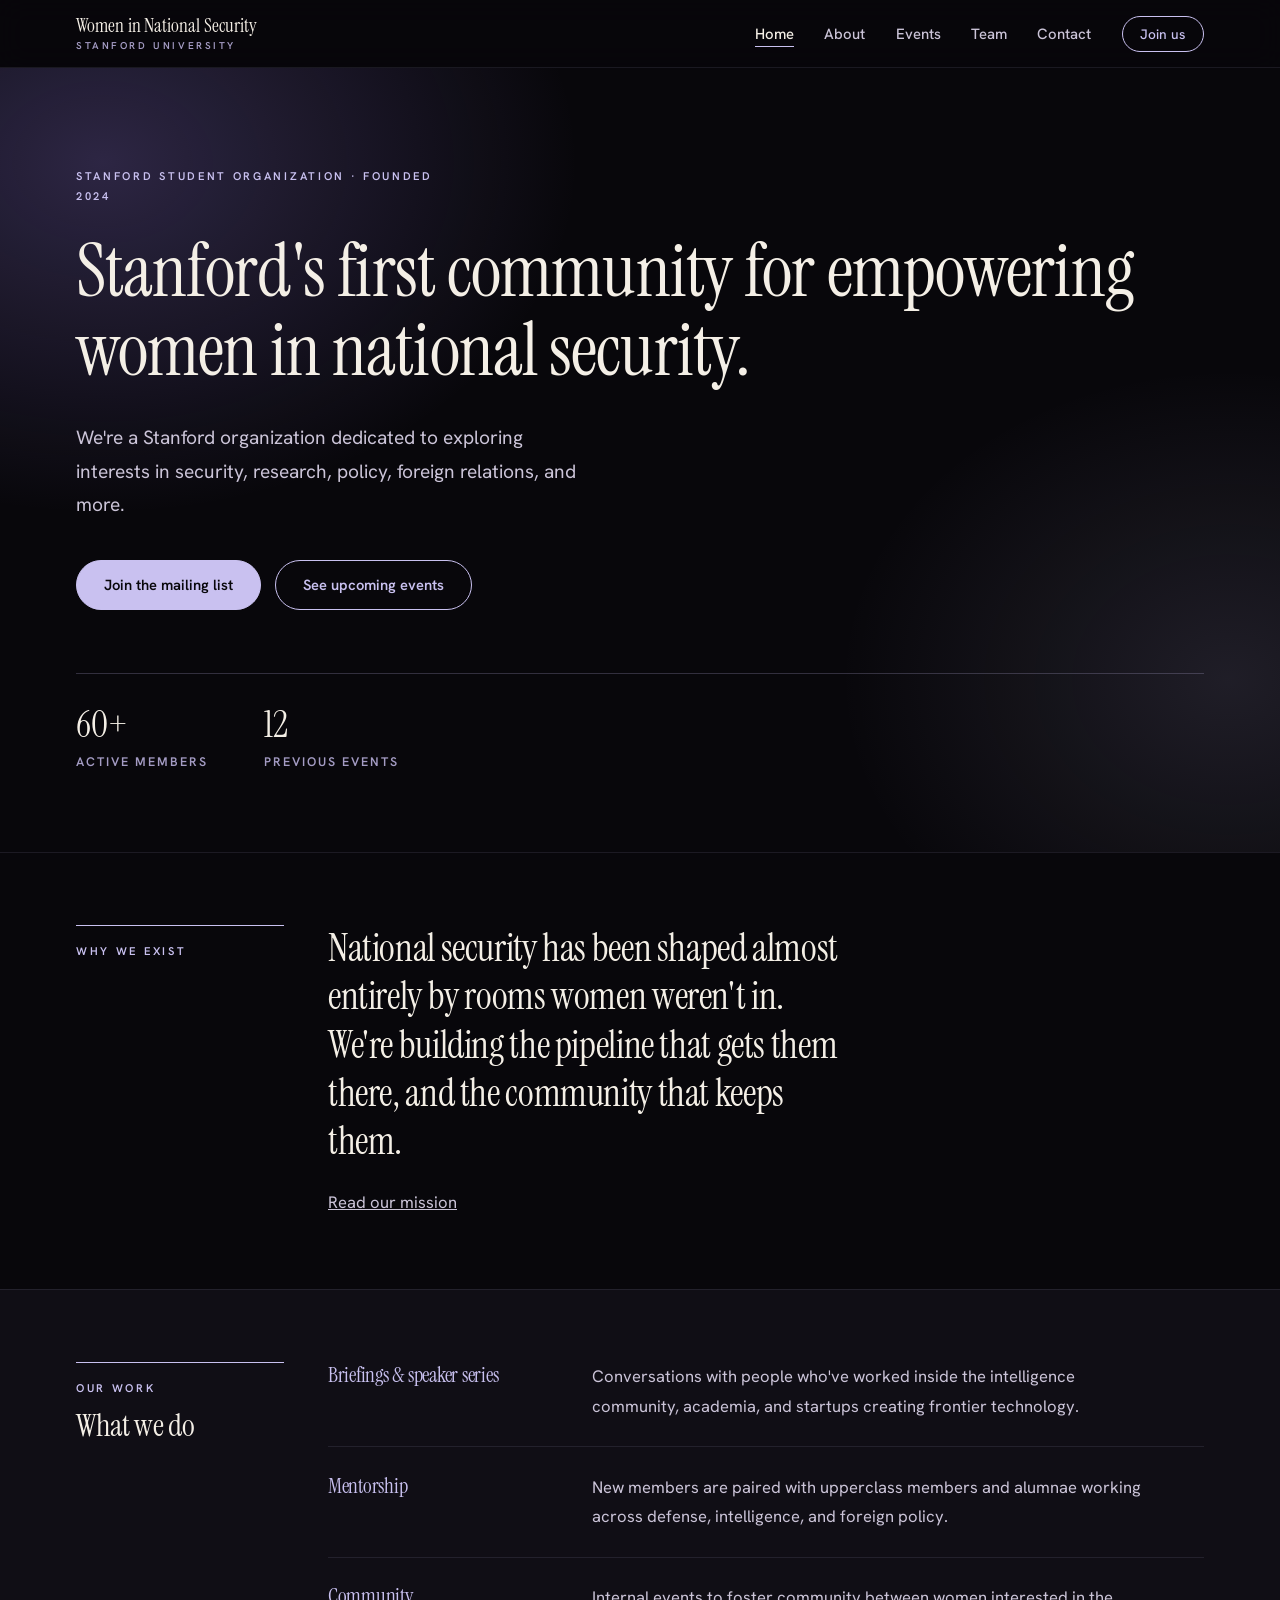
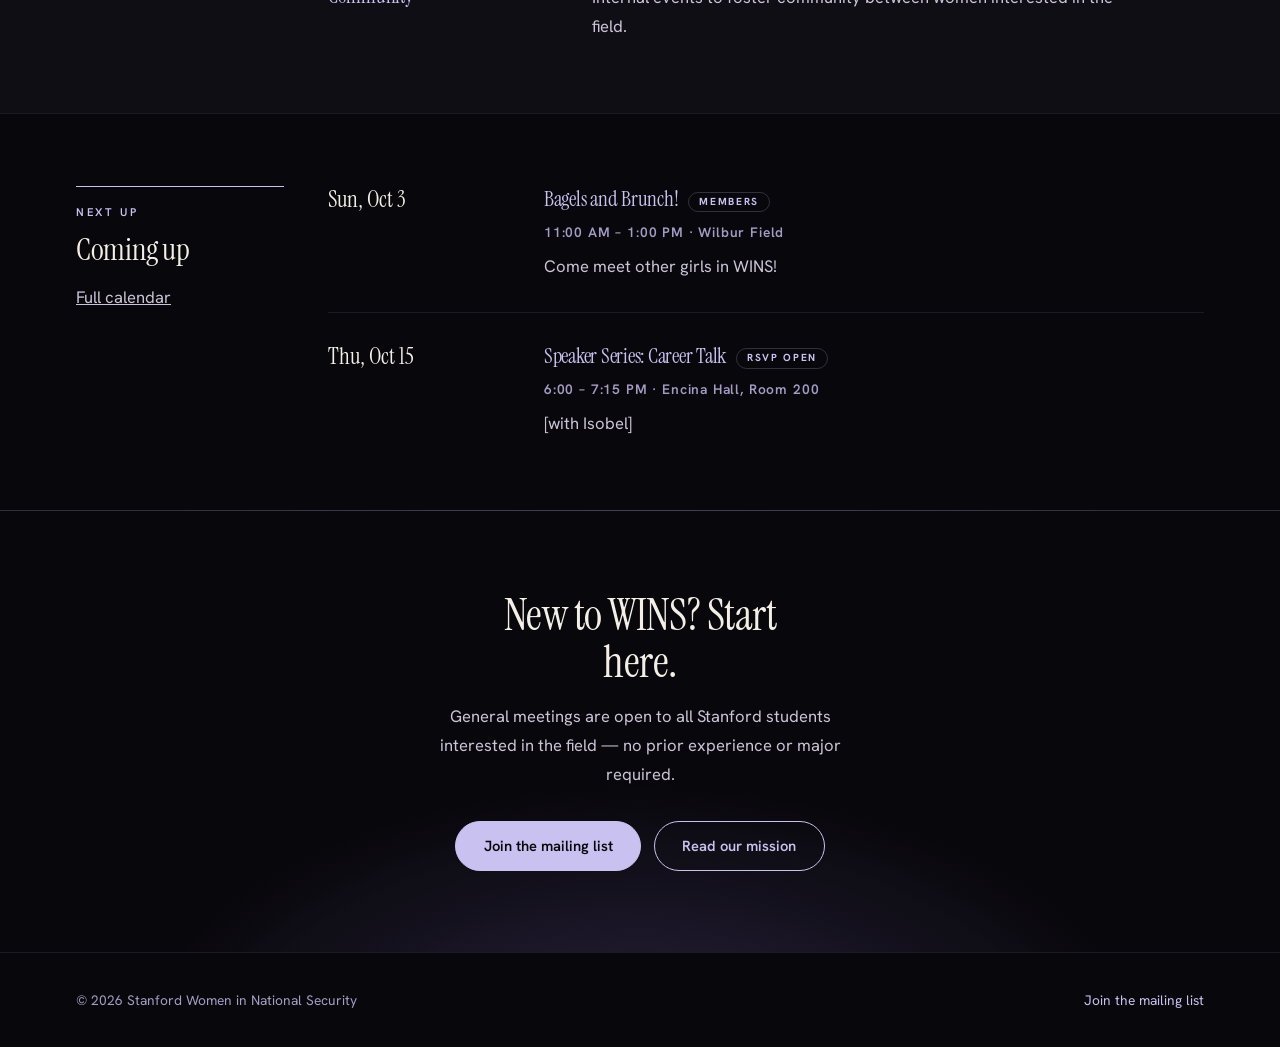
==== commit e47e6b5a: "Update index.html" ====
--- a/index.html
+++ b/index.html
@@ -33,8 +33,8 @@
   <section class="hero">
     <div class="wrap">
       <p class="label">Stanford student organization &middot; Founded 2024</p>
-      <h1>The rooms where security gets decided should have <span class="accent">us in them.</span></h1>
-      <p class="lede">We're a Stanford community for women pursuing interests in security, intelligence, foreign policy, and more.</p>
+      <h1>Stanford's first community for empowering women in national security.</span></h1>
+      <p class="lede">We're a Stanford organization dedicated to exploring interests in security, research, policy, foreign relations, and more.</p>
       <div class="hero-actions">
         <a class="btn btn-primary" href="https://forms.gle/GTr78qZemdPtdpaQ9" target="_blank" rel="noopener">Join the mailing list</a>
         <a class="btn btn-ghost" href="events.html">See upcoming events</a>
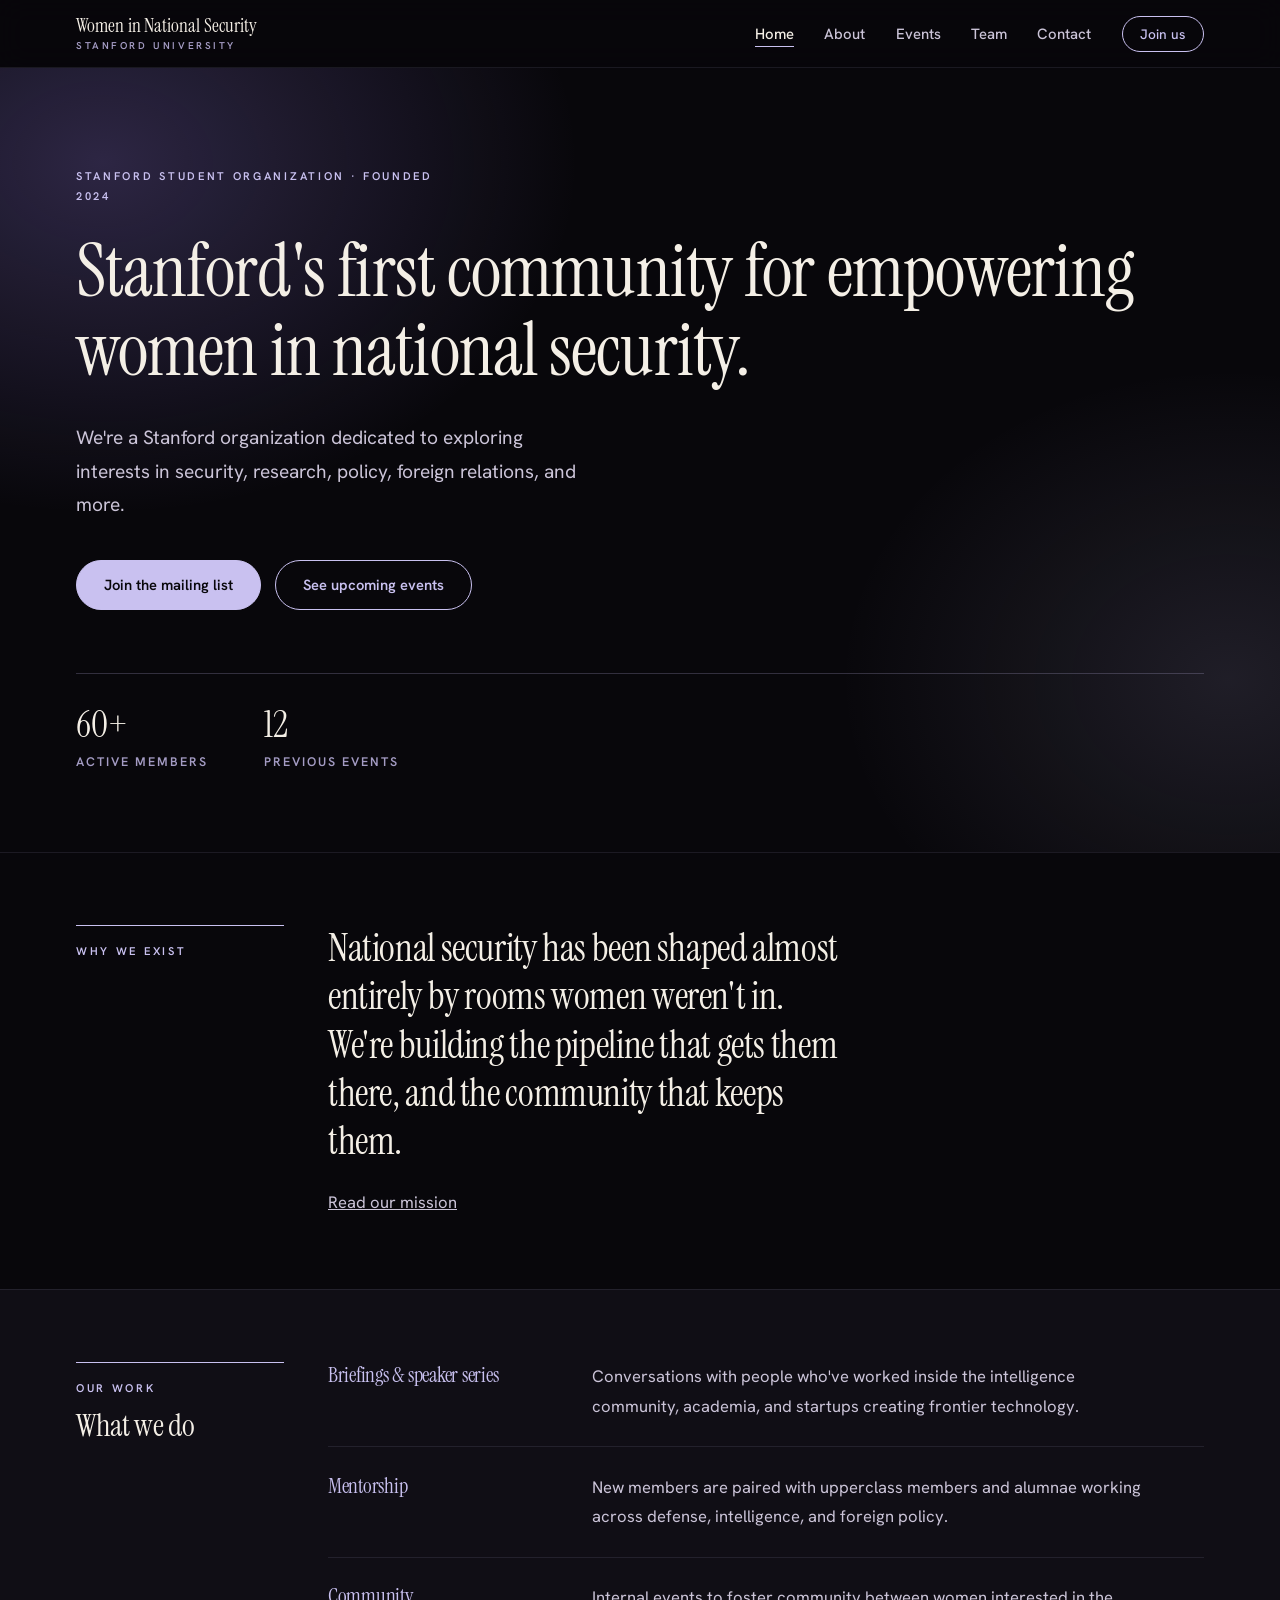
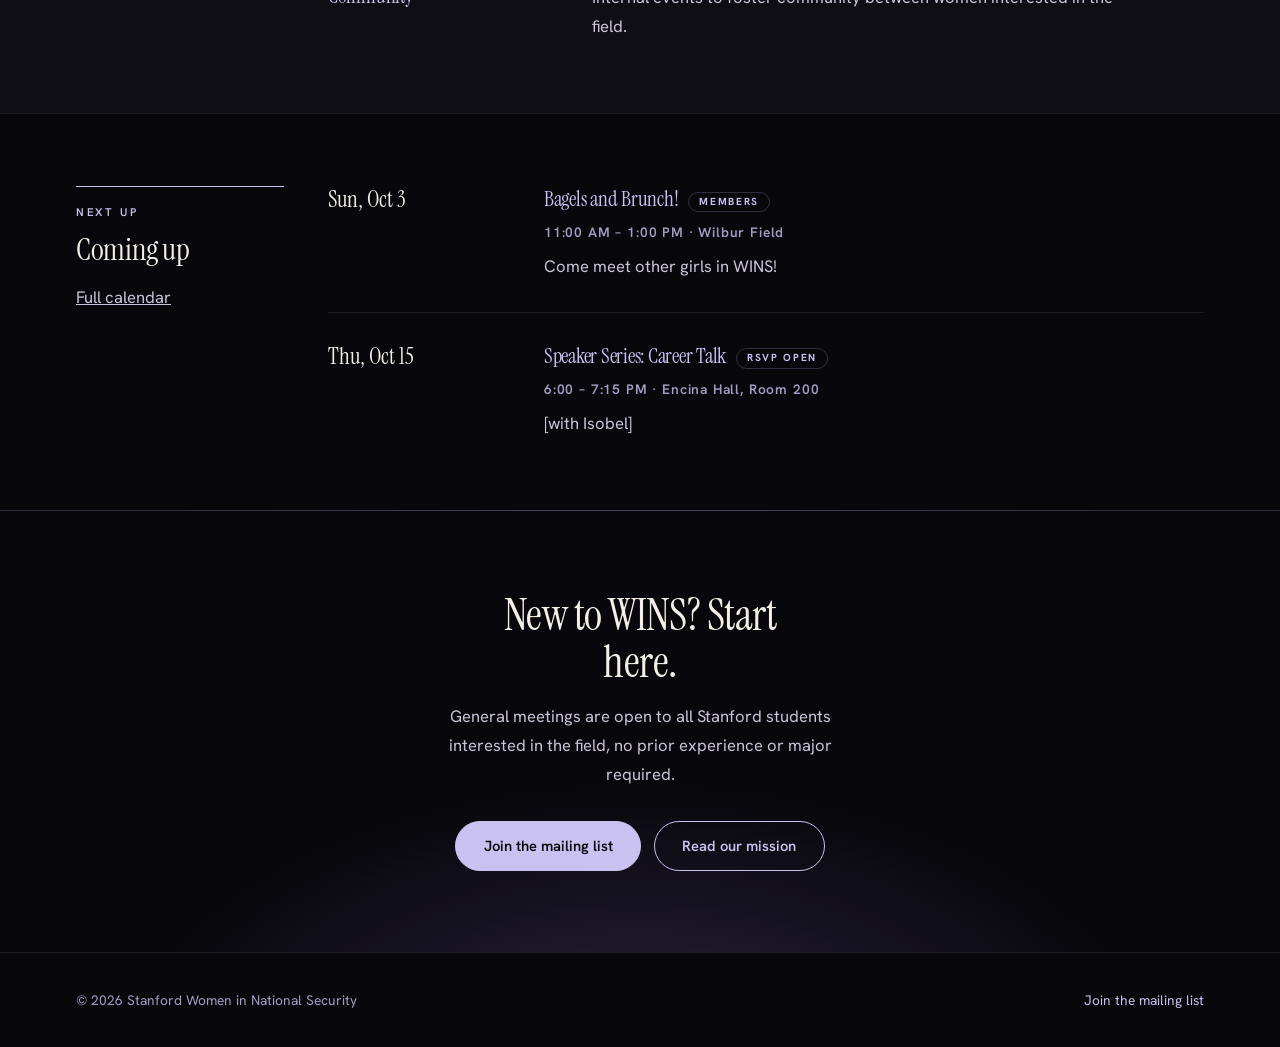
==== commit 562f8b53: "Update index.html" ====
--- a/index.html
+++ b/index.html
@@ -112,7 +112,7 @@
   <section class="closer">
     <div class="wrap">
       <h2>New to WINS? Start here.</h2>
-      <p>General meetings are open to all Stanford students interested in the field &mdash; no prior experience or major required.</p>
+      <p>General meetings are open to all Stanford students interested in the field, no prior experience or major required.</p>
       <div class="hero-actions">
         <a class="btn btn-primary" href="https://forms.gle/GTr78qZemdPtdpaQ9" target="_blank" rel="noopener">Join the mailing list</a>
         <a class="btn btn-ghost" href="about.html">Read our mission</a>
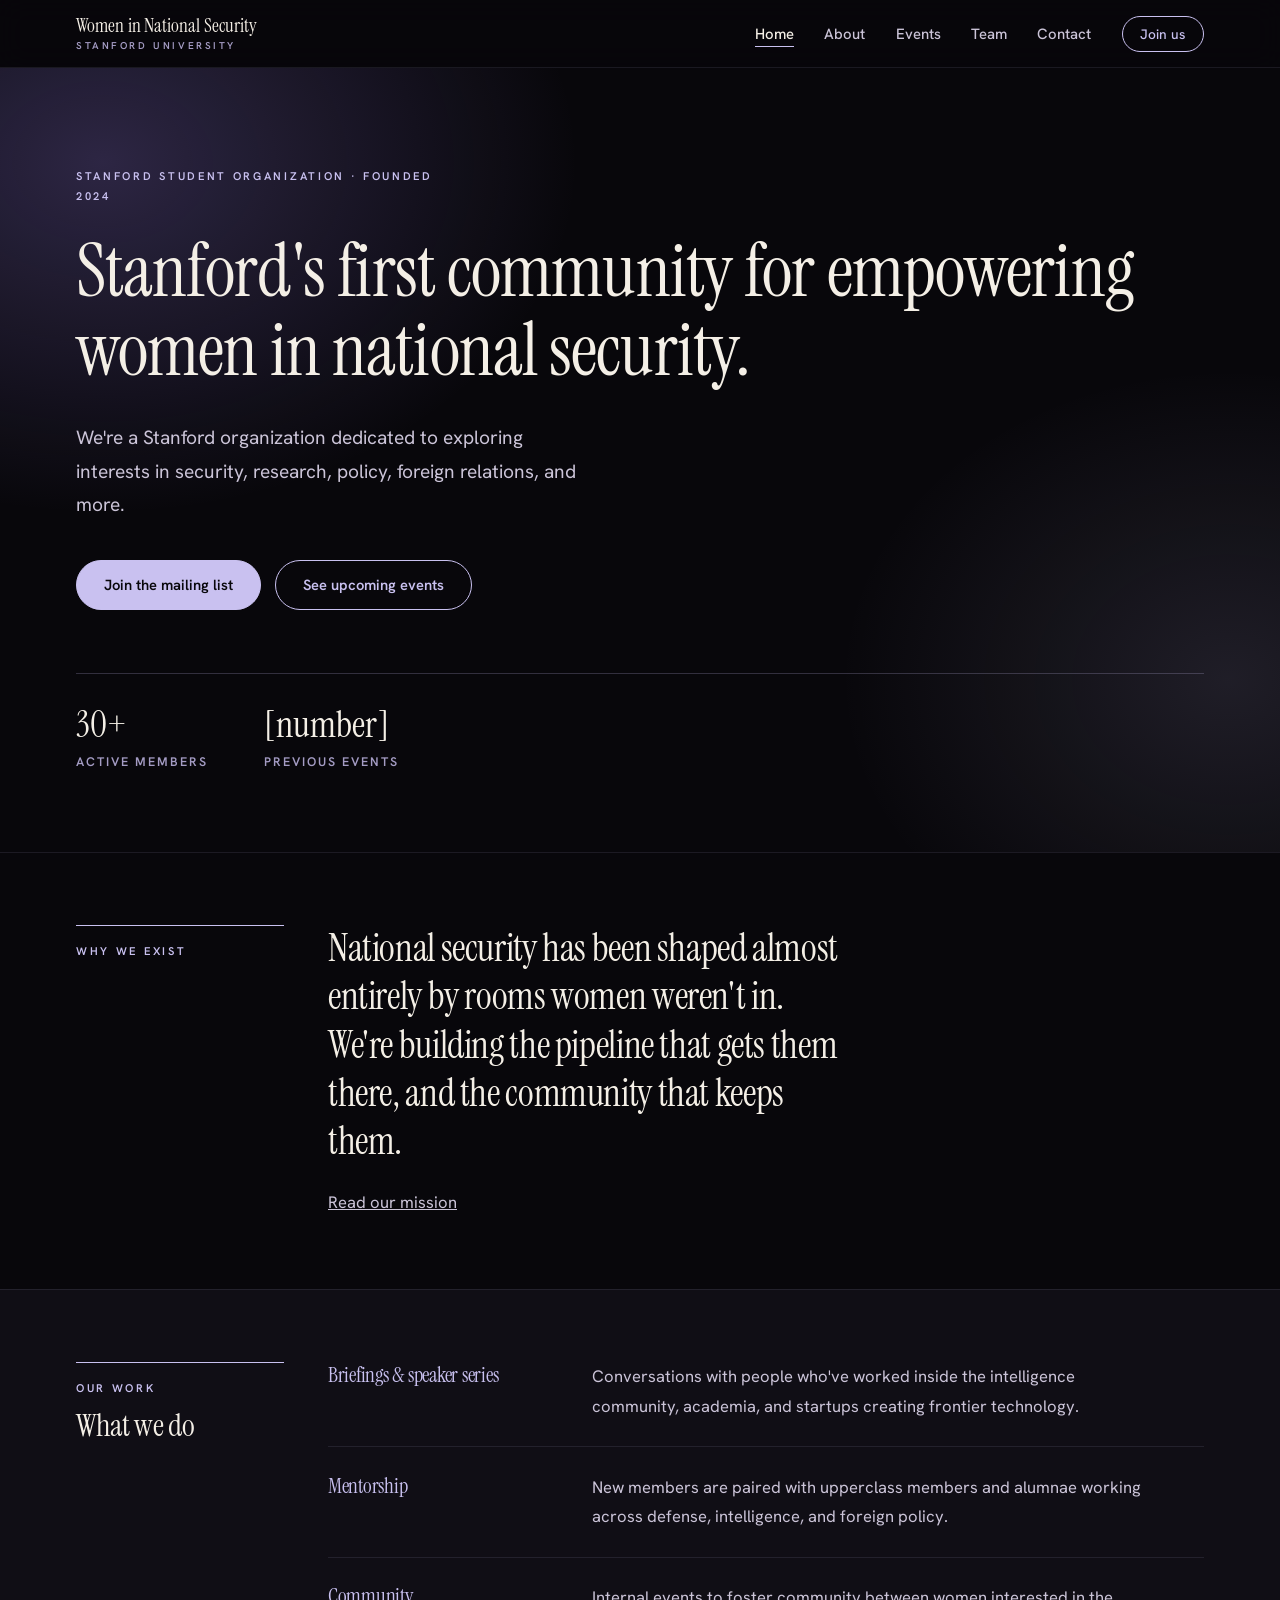
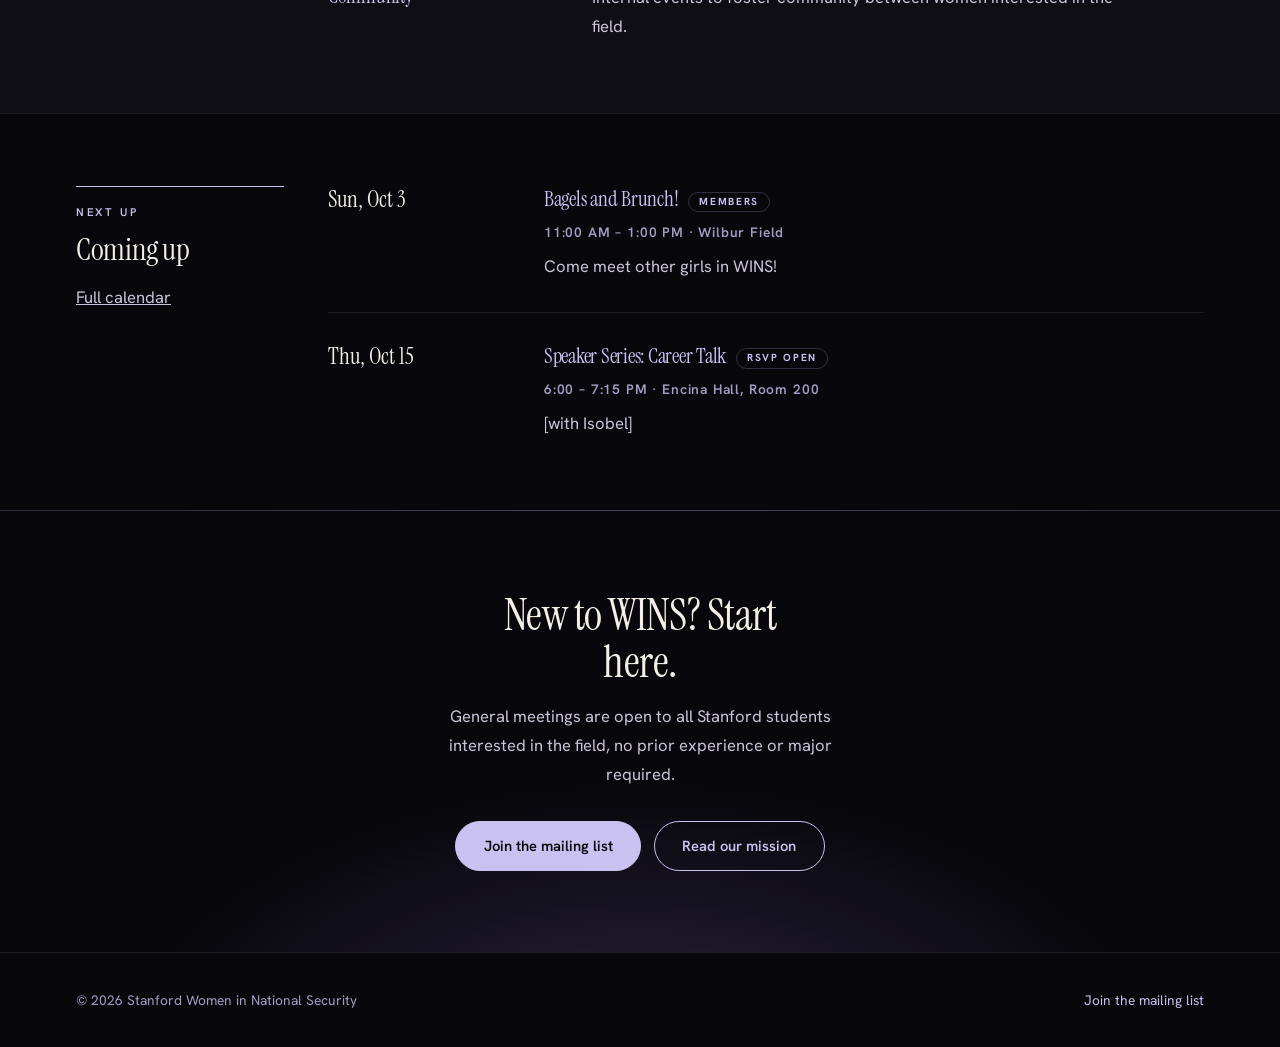
==== commit 3d1efdb0: "Update index.html" ====
--- a/index.html
+++ b/index.html
@@ -40,8 +40,8 @@
         <a class="btn btn-ghost" href="events.html">See upcoming events</a>
       </div>
       <div class="hero-meta">
-        <div><strong>60+</strong><span>Active members</span></div>
-        <div><strong>12</strong><span>Previous events</span></div>
+        <div><strong>30+</strong><span>Active members</span></div>
+        <div><strong>[number]</strong><span>Previous events</span></div>
       </div>
     </div>
   </section>
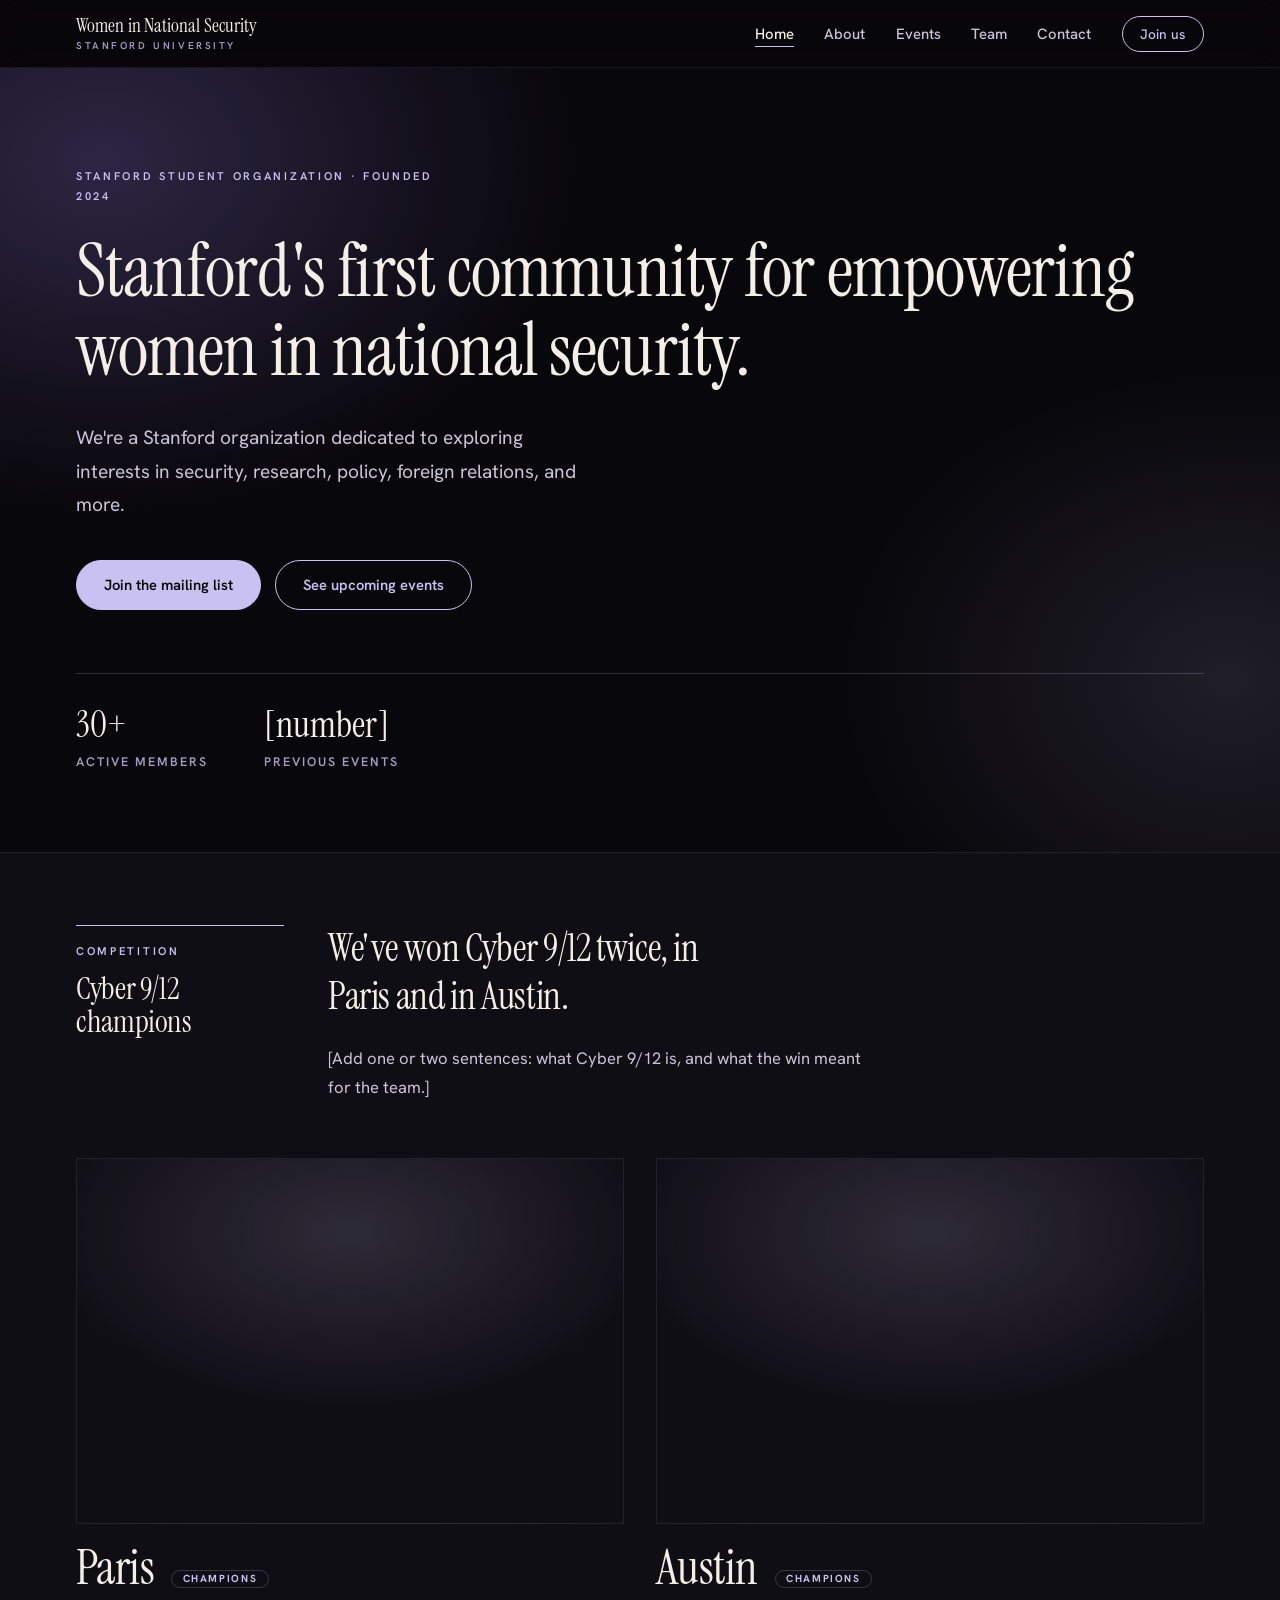
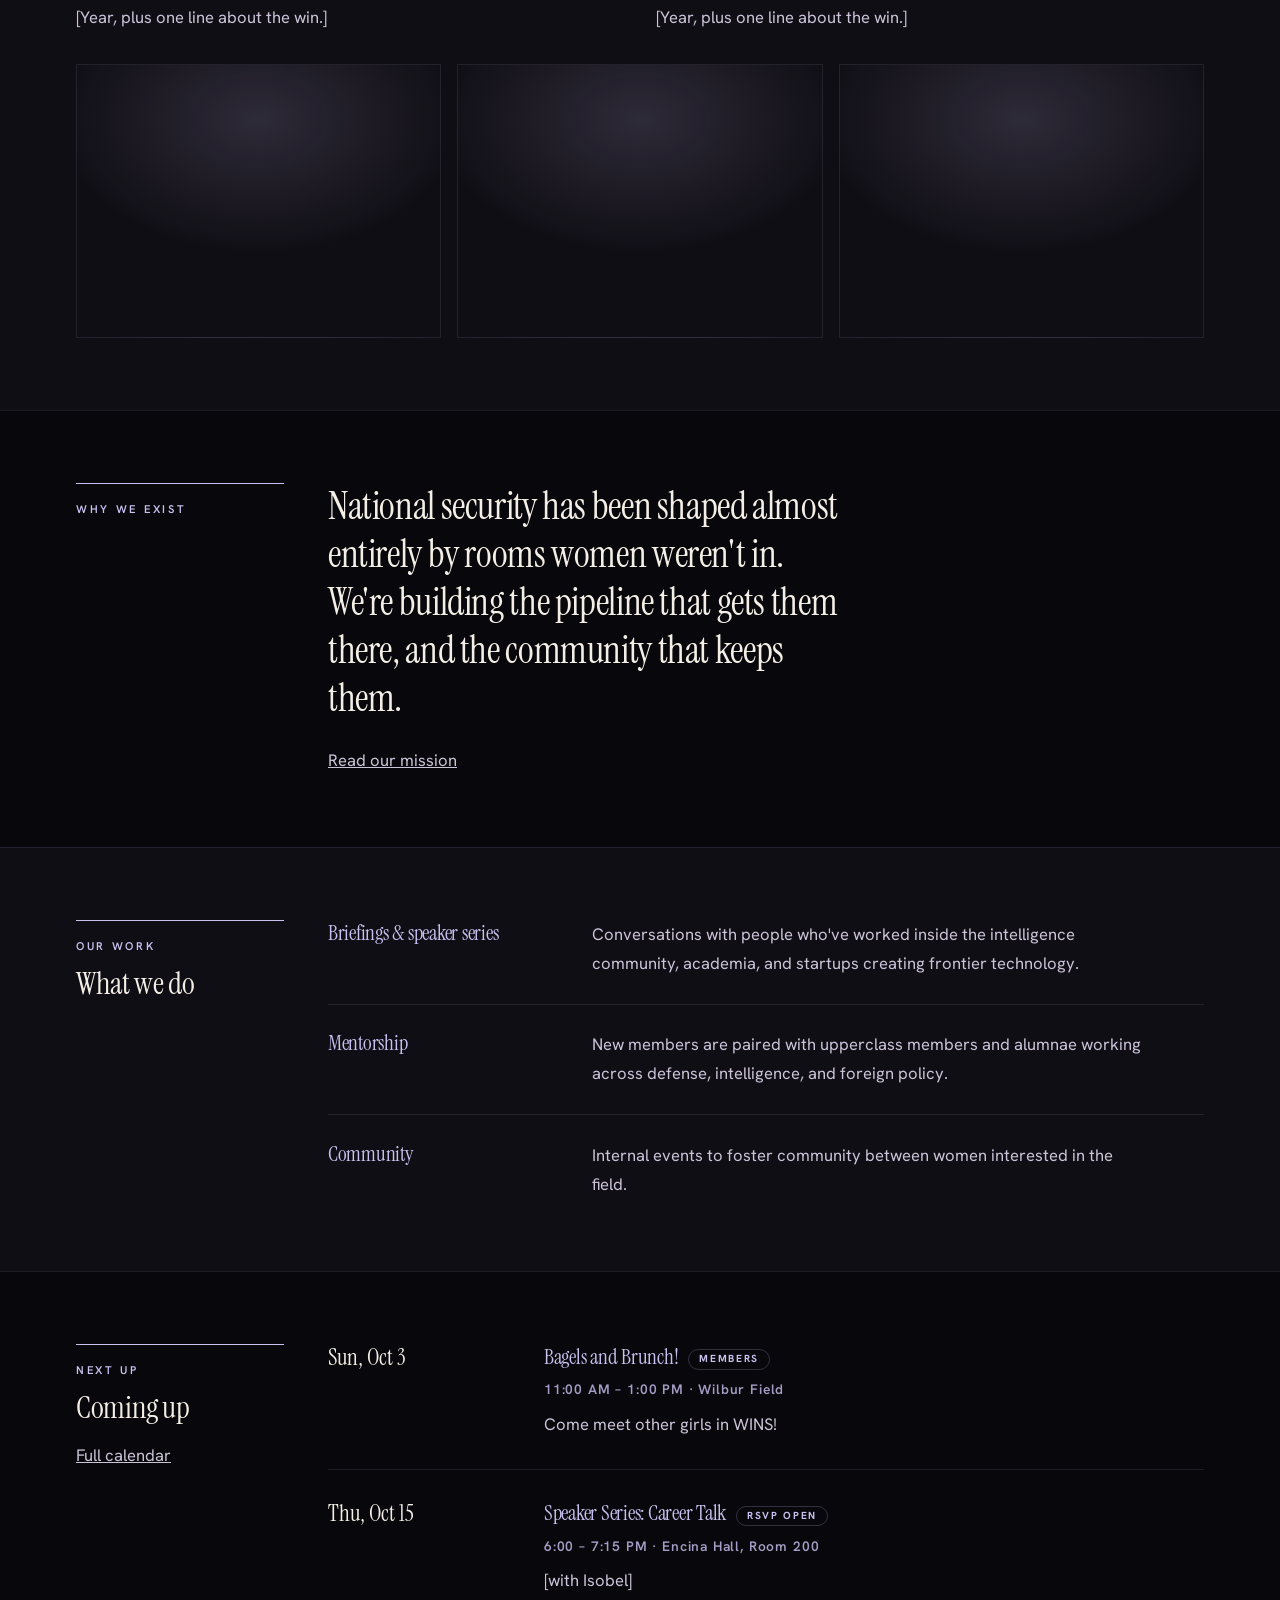
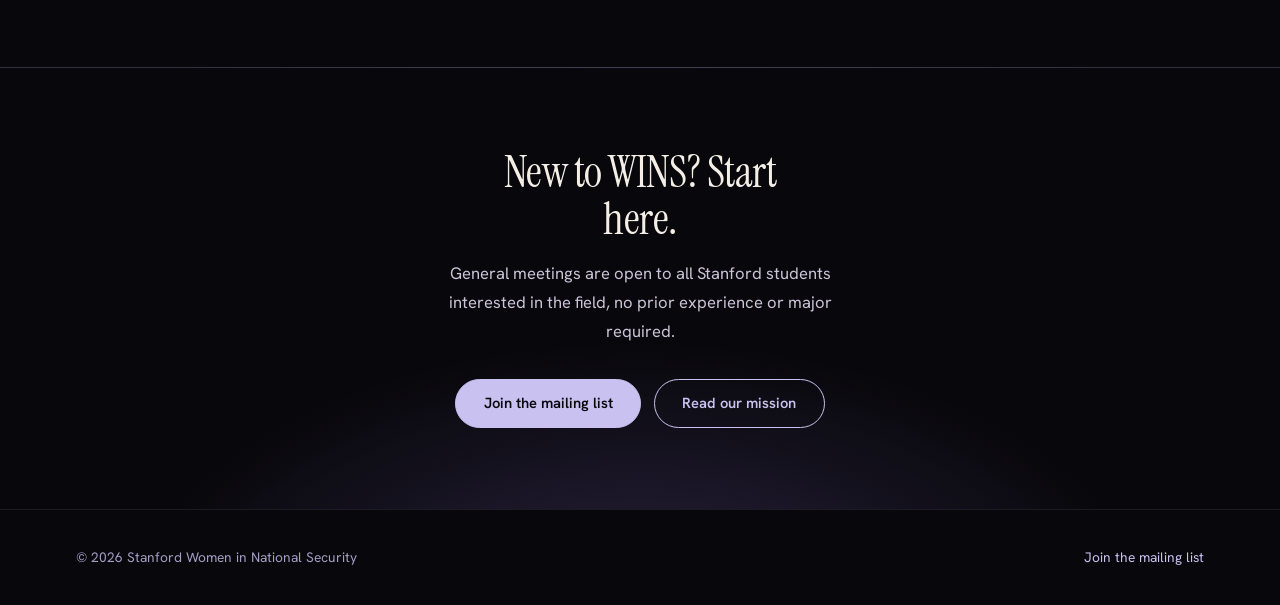
==== commit 2fb60de4: "Update index.html cyber 9/12" ====
--- a/index.html
+++ b/index.html
@@ -43,6 +43,42 @@
         <div><strong>30+</strong><span>Active members</span></div>
         <div><strong>[number]</strong><span>Previous events</span></div>
       </div>
+    </div>
+  </section>
+
+    <section class="section dim" id="cyber">
+    <div class="wrap">
+
+      <div class="rail">
+        <div class="rail-head">
+          <p class="label">Competition</p>
+          <h2>Cyber 9/12 champions</h2>
+        </div>
+        <div>
+          <p class="statement">We've won Cyber 9/12 twice, in Paris and in Austin.</p>
+          <p>[Add one or two sentences: what Cyber 9/12 is, and what the win meant for the team.]</p>
+        </div>
+      </div>
+
+      <div class="wins">
+        <article class="win">
+          <div class="shot" style="--img:url('cyber-paris.jpg')" role="img" aria-label="Our team at Cyber 9/12 in Paris"></div>
+          <h3>Paris <span class="badge">Champions</span></h3>
+          <p>[Year, plus one line about the win.]</p>
+        </article>
+        <article class="win">
+          <div class="shot" style="--img:url('cyber-austin.jpg')" role="img" aria-label="Our team at Cyber 9/12 in Austin"></div>
+          <h3>Austin <span class="badge">Champions</span></h3>
+          <p>[Year, plus one line about the win.]</p>
+        </article>
+      </div>
+
+      <div class="gallery">
+        <div class="shot" style="--img:url('cyber-1.jpg')" role="img" aria-label="Describe this photo"></div>
+        <div class="shot" style="--img:url('cyber-2.jpg')" role="img" aria-label="Describe this photo"></div>
+        <div class="shot" style="--img:url('cyber-3.jpg')" role="img" aria-label="Describe this photo"></div>
+      </div>
+
     </div>
   </section>
 
--- a/styles.css
+++ b/styles.css
@@ -458,3 +458,40 @@
   html { scroll-behavior: auto; }
   * { transition: none !important; }
 }
+
+/* ---------- Cyber 9/12 champions ---------- */
+.shot {
+  aspect-ratio: 3 / 2;
+  border: 1px solid var(--rule-soft);
+  background:
+    var(--img, none) center / cover no-repeat,
+    radial-gradient(ellipse 80% 70% at 50% 20%, rgba(201, 193, 240, 0.16), transparent 70%),
+    var(--night-2);
+}
+
+.wins {
+  display: grid;
+  grid-template-columns: 1fr 1fr;
+  gap: 2.5rem 2rem;
+  margin-top: 3.5rem;
+}
+
+.win h3 {
+  font-size: clamp(2rem, 4vw, 3rem);
+  margin-top: 1.2rem;
+  line-height: 1.05;
+}
+.win p { margin: 0.6rem 0 0; }
+
+.gallery {
+  display: grid;
+  grid-template-columns: repeat(3, 1fr);
+  gap: 1rem;
+  margin-top: 2rem;
+}
+.gallery .shot { aspect-ratio: 4 / 3; }
+
+@media (max-width: 760px) {
+  .wins { grid-template-columns: 1fr; }
+  .gallery { grid-template-columns: 1fr; }
+}
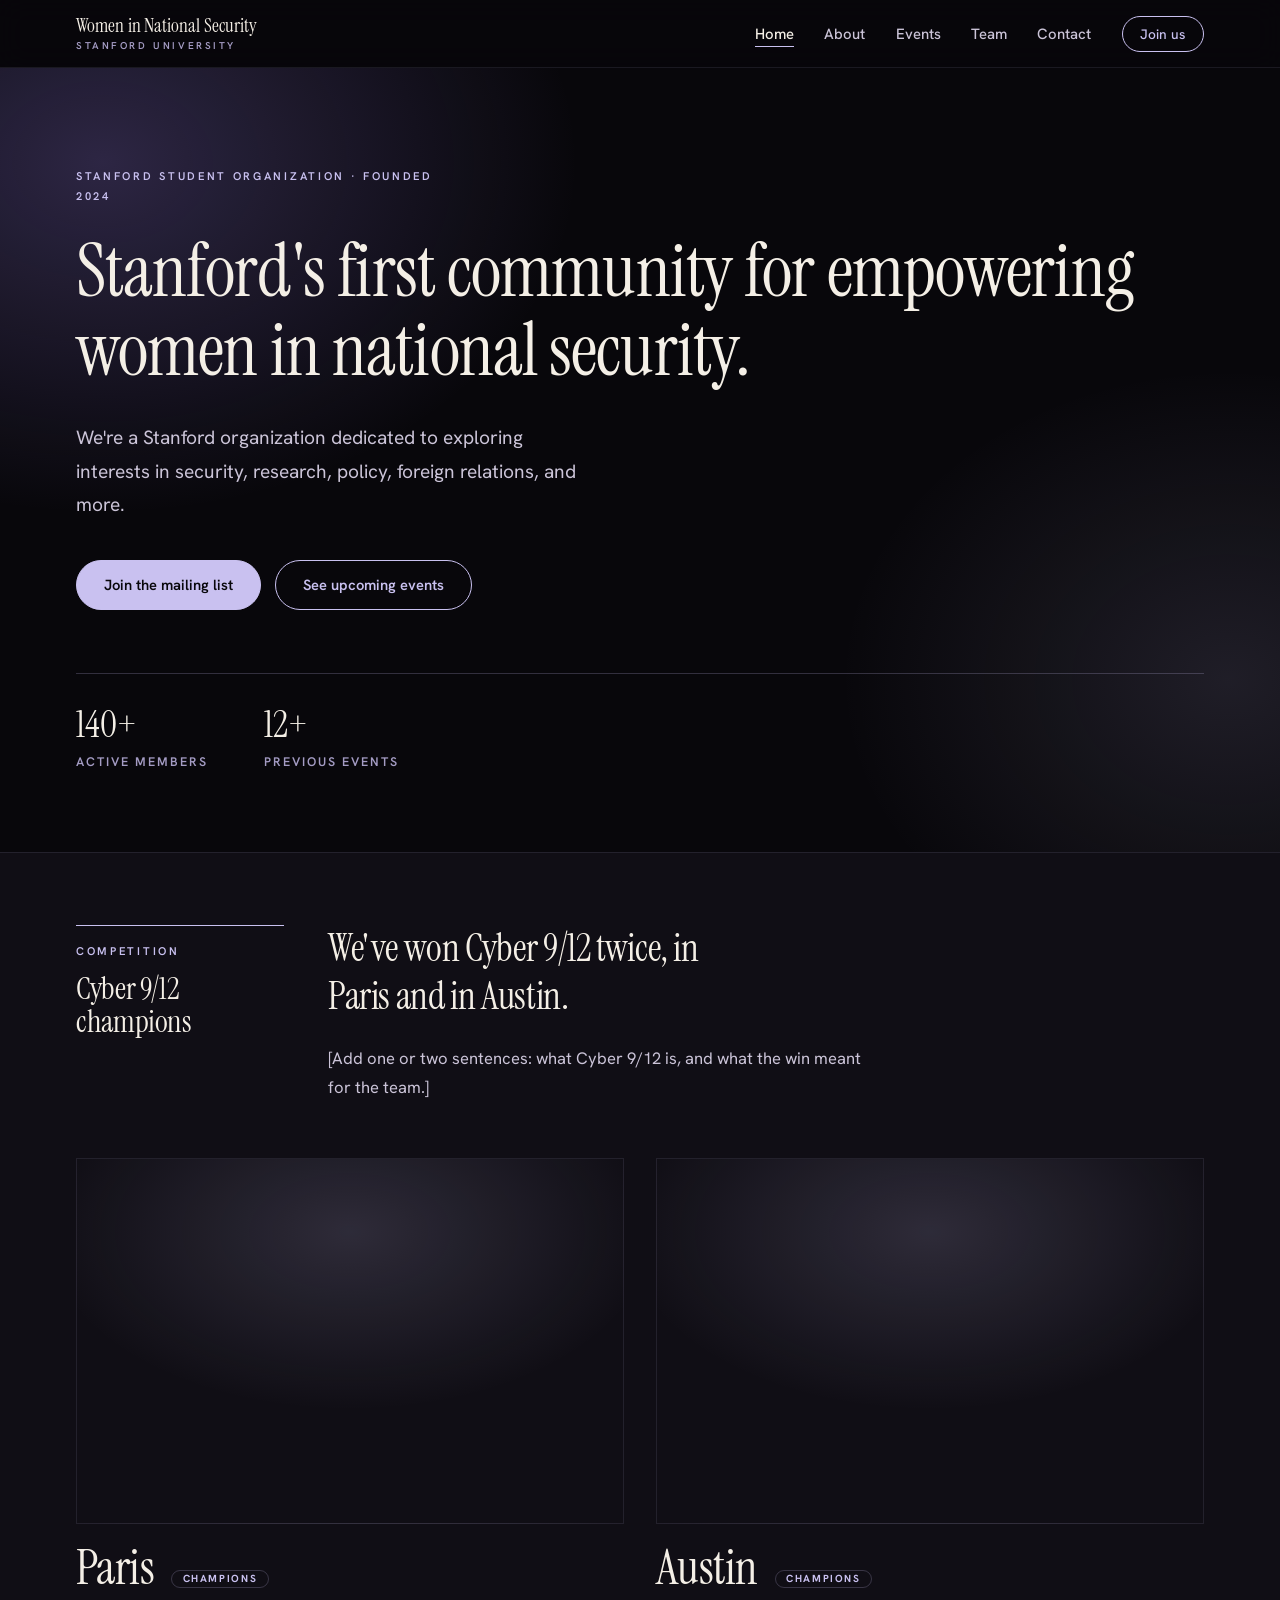
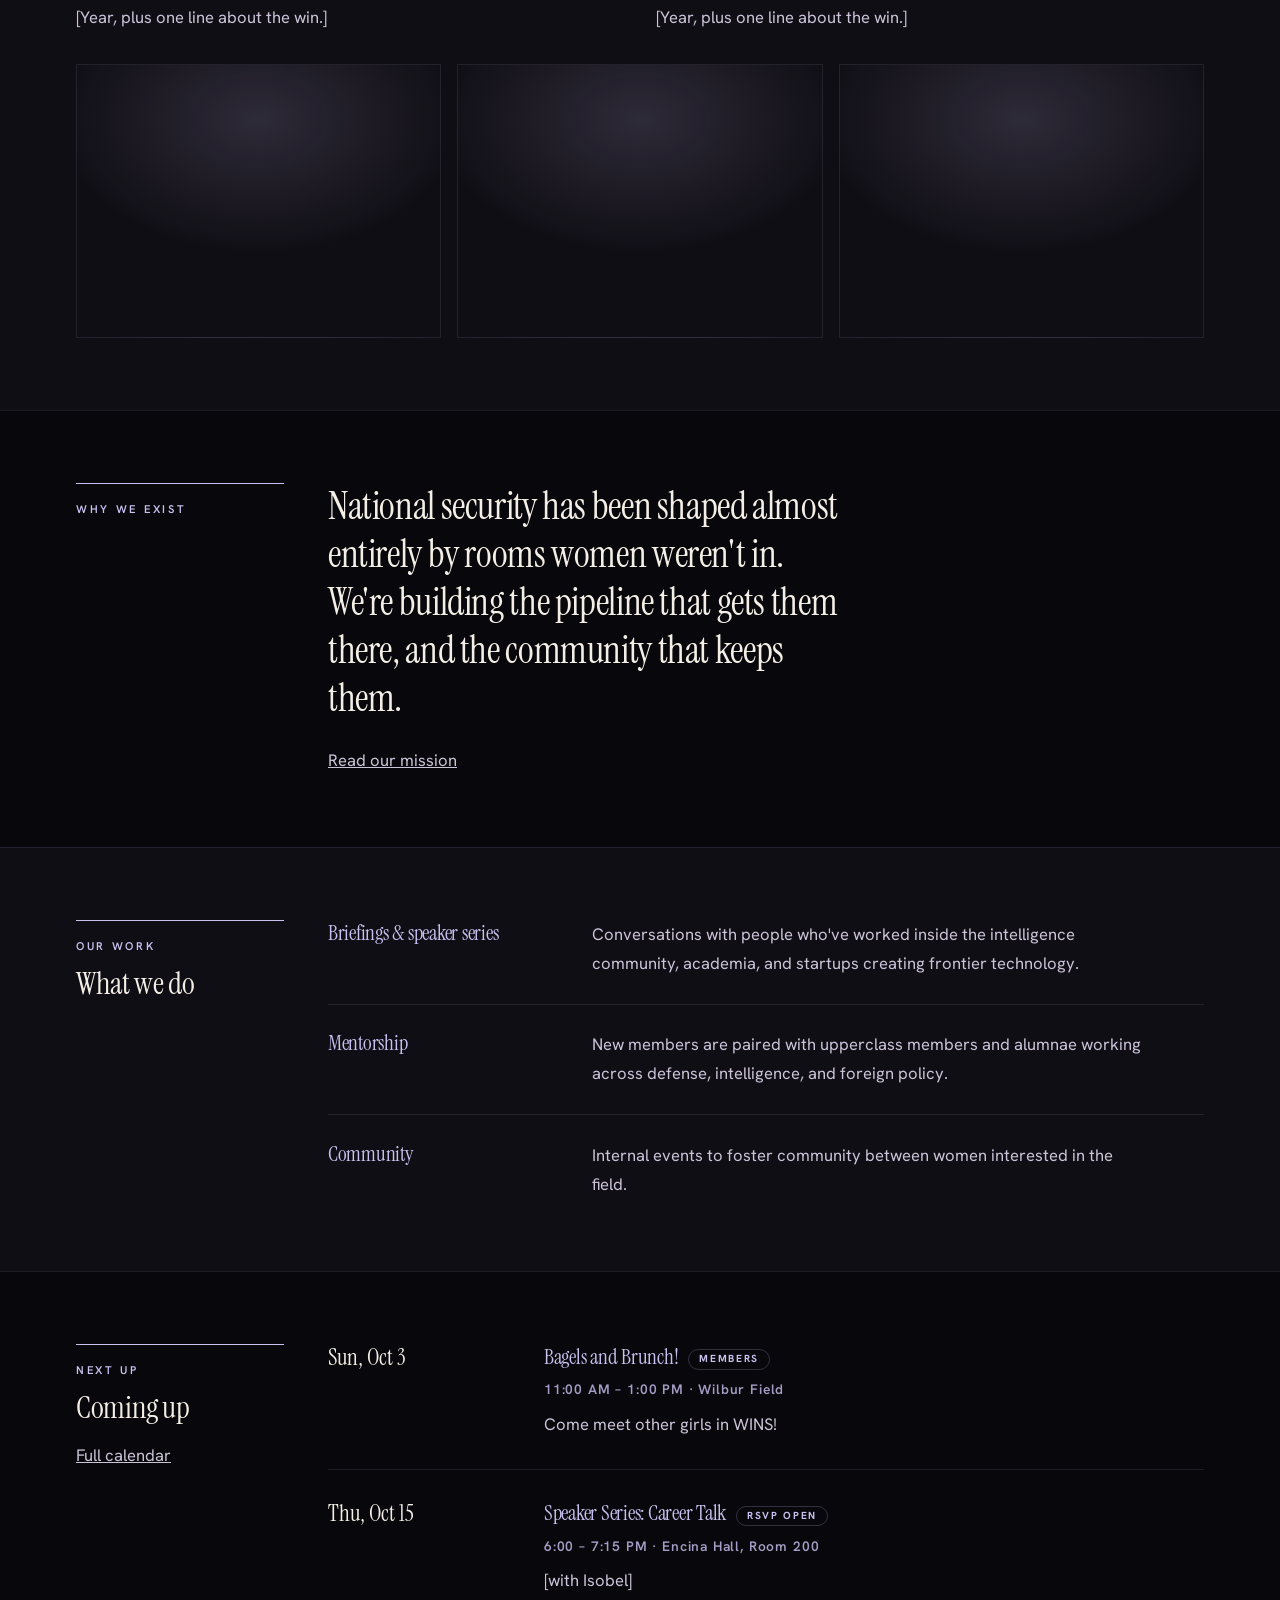
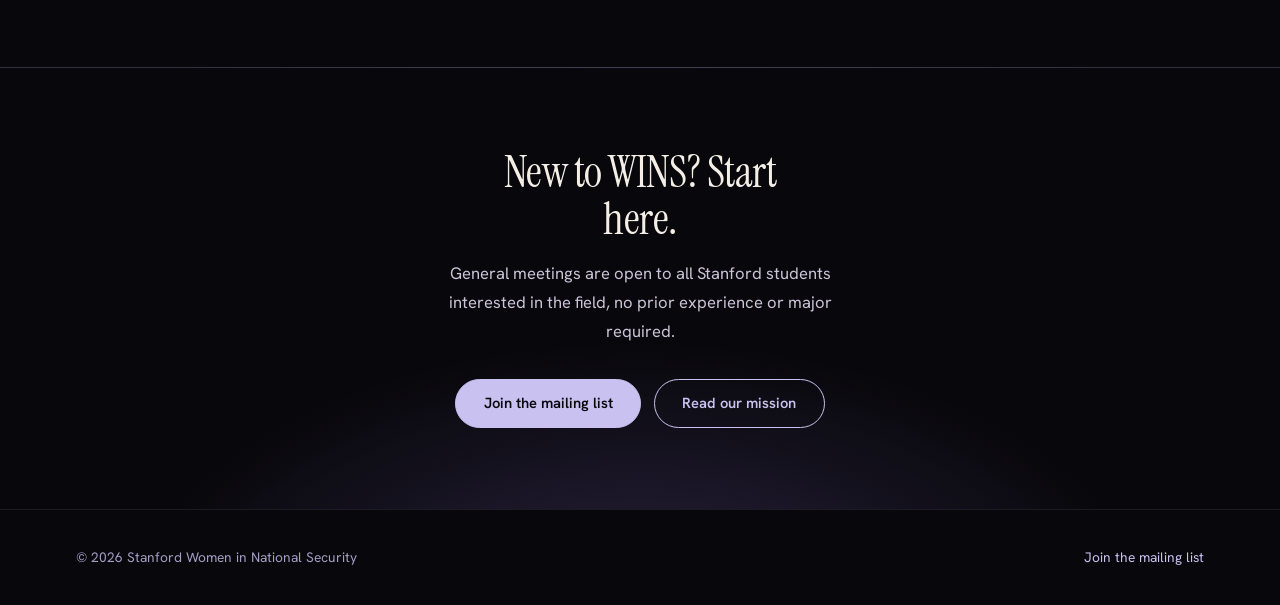
==== commit ddb62c7a: "Update index.html" ====
--- a/index.html
+++ b/index.html
@@ -40,8 +40,8 @@
         <a class="btn btn-ghost" href="events.html">See upcoming events</a>
       </div>
       <div class="hero-meta">
-        <div><strong>30+</strong><span>Active members</span></div>
-        <div><strong>[number]</strong><span>Previous events</span></div>
+        <div><strong>140+</strong><span>Active members</span></div>
+        <div><strong>12+</strong><span>Previous events</span></div>
       </div>
     </div>
   </section>
